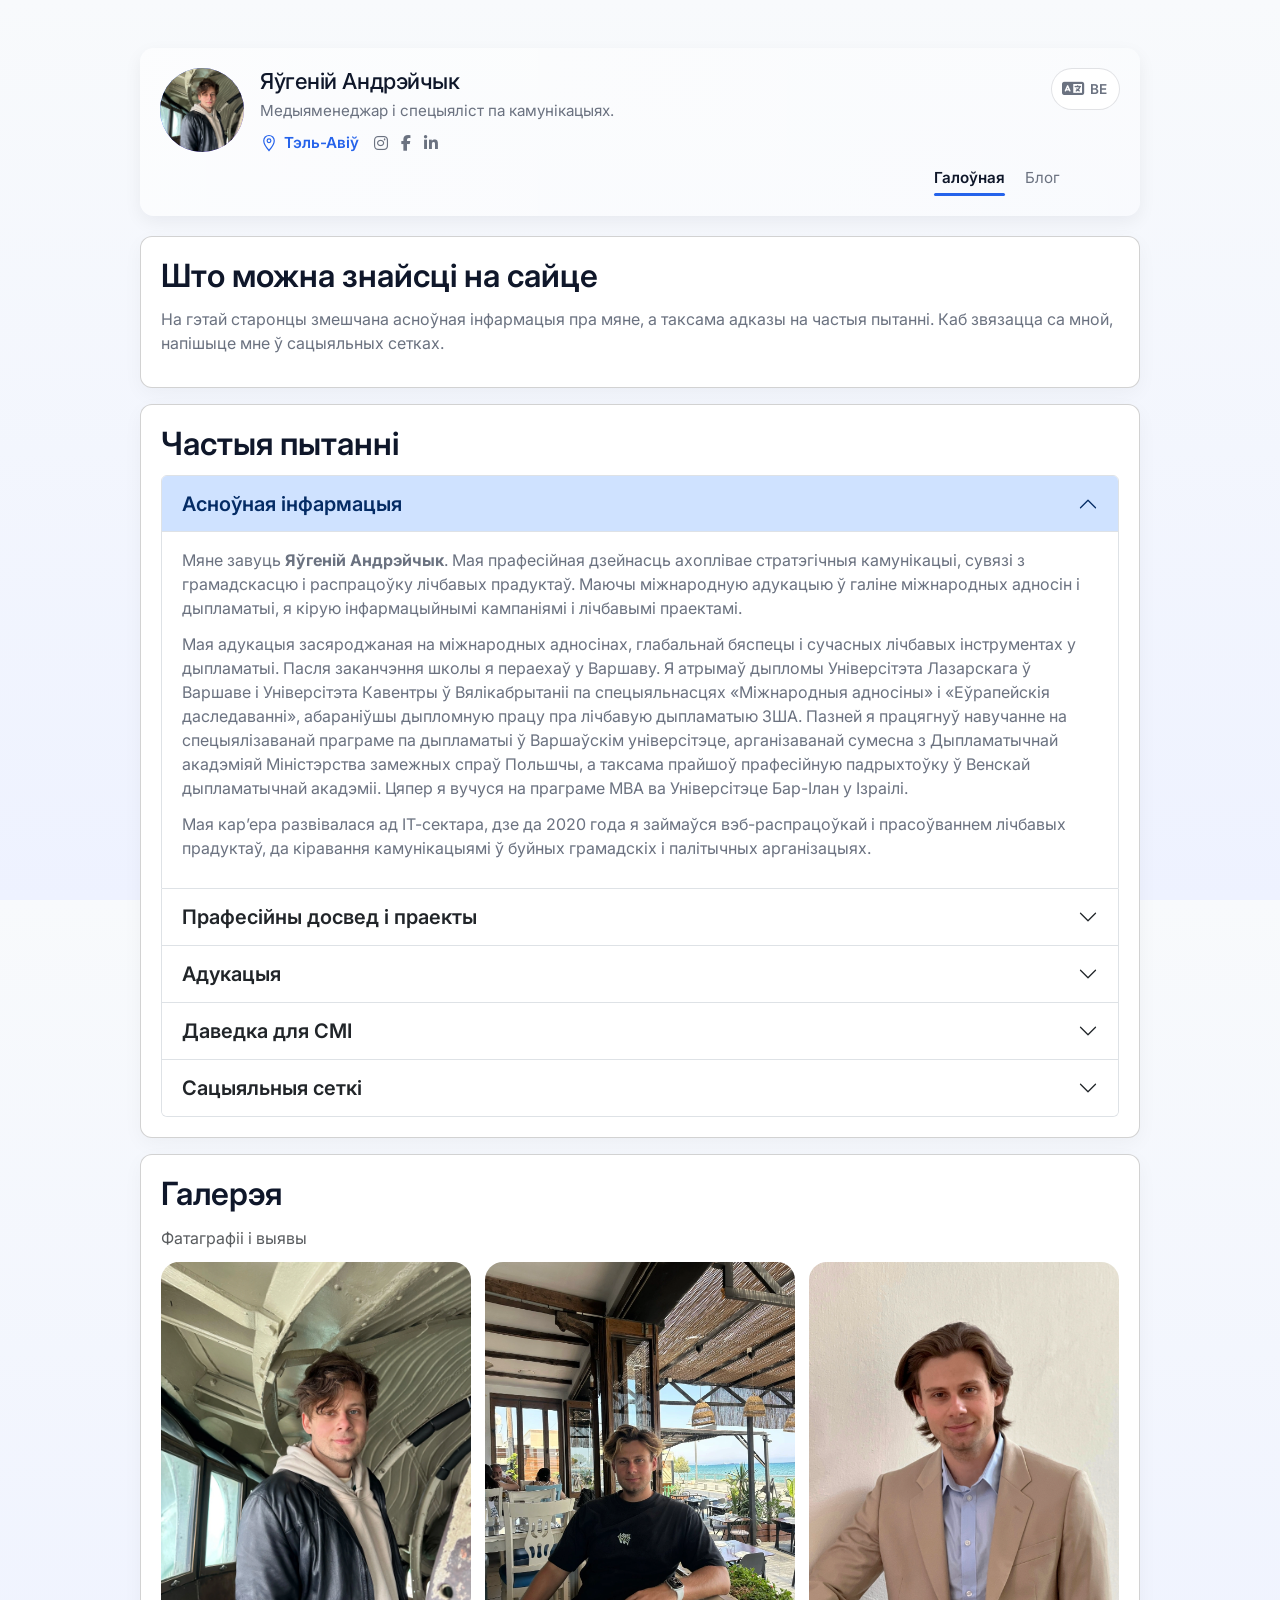
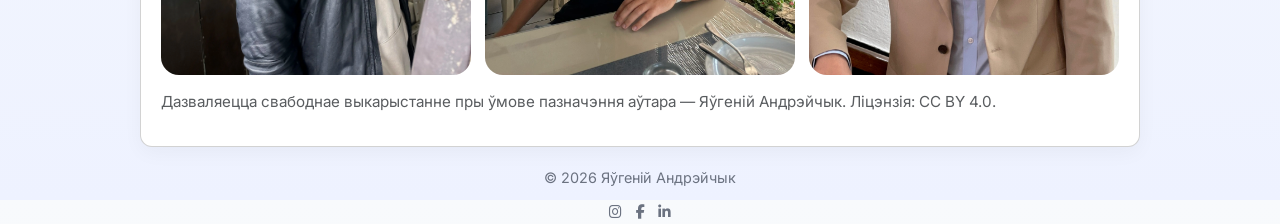
==== be/index.html @ 6e677345 "2021" ====
<!DOCTYPE html>

<html lang="be">
<head>
<meta charset="utf-8"/>
<meta content="width=device-width,initial-scale=1" name="viewport"/>
<title>Яўгеній Андрэйчык — афіцыйны сайт</title>
<meta content="Яўгеній Андрэйчык — медыяменеджар і спецыяліст па камунікацыях" name="description"/>
<meta content="index, follow" name="robots"/>
<meta content="Яўгеній Андрэйчык" name="author"/>
<meta content="Яўгеній Андрэйчык, Яўгеній Андрэйчык, Evgeny Andreichyk, медыяменеджар, спецыяліст па камунікацыях, лічбавая дыпламатыя, сувязі з грамадскасцю, PR" name="keywords"/>
<meta content="#2563eb" name="theme-color"/>
<link href="https://evyaand.com/be/" rel="canonical"/>
<link href="https://evyaand.com/" hreflang="ru" rel="alternate"/>
<link href="https://evyaand.com/en/" hreflang="en" rel="alternate"/>
<link href="https://evyaand.com/be/" hreflang="be" rel="alternate"/>
<link href="https://evyaand.com/" hreflang="x-default" rel="alternate"/>


<link href="../assets/icons/favicon.ico" rel="icon" sizes="any"/>
<link href="../assets/icons/favicon-48x48.png" rel="icon" sizes="48x48" type="image/png"/>
<link href="../assets/icons/favicon-32x32.png" rel="icon" sizes="32x32" type="image/png"/>
<link href="../assets/icons/favicon-16x16.png" rel="icon" sizes="16x16" type="image/png"/>
<link href="../assets/icons/apple-touch-icon.png" rel="apple-touch-icon" sizes="180x180"/>
<link href="../assets/icons/site.webmanifest" rel="manifest"/>

<meta content="profile" property="og:type">
<meta content="https://evyaand.com/be/" property="og:url"/>
<meta content="be_BY" property="og:locale"/>
<meta content="Яўгеній Андрэйчык" property="og:site_name"/>
<meta content="Яўгеній Андрэйчык — медыяменеджар і спецыяліст па камунікацыях" property="og:title"/>
<meta content="Яўгеній Андрэйчык — медыяменеджар і спецыяліст па камунікацыях" property="og:description"/>
<meta content="https://evyaand.com/images/Evgeny-Andreichyk.webp" property="og:image"/>
<meta content="summary_large_image" name="twitter:card"/>
<meta content="https://evyaand.com/be/" name="twitter:url"/>
<meta content="Яўгеній Андрэйчык — медыяменеджар і спецыяліст па камунікацыях" name="twitter:title"/>
<meta content="Яўгеній Андрэйчык — медыяменеджар і спецыяліст па камунікацыях" name="twitter:description"/>
<meta content="https://evyaand.com/images/Evgeny-Andreichyk.webp" name="twitter:image"/>
<script type="application/ld+json">{
  "@context": "https://schema.org",
  "@graph": [
    {
      "@type": "Person",
      "@id": "https://evyaand.com/#person",
      "name": "Яўгеній Андрэйчык",
      "alternateName": [
        "Яўген Андрэйчык",
        "Яўгеній Андрэйчык",
        "Evgeny Andreichyk",
        "Yauheni Andreichyk",
        "Yauhen Andreichyk",
        "Evgeni Andreichyk",
        "Евгений Андрейчик",
        "יבגני אנדרייצ'יק"
      ],
      "url": "https://evyaand.com/be/",
      "mainEntityOfPage": {
        "@id": "https://evyaand.com/be/#webpage"
      },
      "image": [
        "https://evyaand.com/images/Evgeny-Andreichyk.png",
        "https://evyaand.com/images/Evgeny-Andreichyk_2.png",
        "https://evyaand.com/images/Evgeny-Andreichyk_3.png",
        "https://evyaand.com/images/Evgeny-Andreichyk_4.png",
        "https://evyaand.com/images/Evgeny-Andreichyk_5.png"
      ],
      "jobTitle": "Віцэ-спікер Каардынацыйнай рады Беларусі",
      "description": "Медыяменеджар і спецыяліст у галіне стратэгічных камунікацый, сувязяў з грамадскасцю і лічбавай дыпламатыі. Віцэ-спікер Каардынацыйнай рады Беларусі.",
      "birthDate": "1999-03-22",
      "birthPlace": {
        "@type": "Place",
        "name": "Мінск, Беларусь"
      },
      "nationality": [
        {
          "@type": "Country",
          "name": "Беларусь"
        },
        {
          "@type": "Country",
          "name": "Ізраіль"
        }
      ],
      "address": {
        "@type": "PostalAddress",
        "addressLocality": "Тэль-Авіў",
        "addressCountry": "IL"
      },
      "knowsAbout": [
        "Камунікацыі",
        "Лічбавая дыпламатыя",
        "Медыяменеджмент",
        "Сувязі з грамадскасцю",
        "Стратэгічныя камунікацыі",
        "Міжнародныя адносіны",
        "Інфармацыйныя тэхналогіі",
        "Дзяржаўная палітыка",
        "Беларусь"
      ],
      "worksFor": {
        "@type": "Organization",
        "name": "Каардынацыйная рада Беларусі"
      },
      "memberOf": [
        {
          "@type": "OrganizationRole",
          "memberOf": {
            "@type": "Organization",
            "name": "Каардынацыйная рада Беларусі"
          },
          "roleName": "Віцэ-спікер Каардынацыйнай рады Беларусі",
          "startDate": "2026-07-03"
        },
        {
          "@type": "OrganizationRole",
          "memberOf": {
            "@type": "Organization",
            "name": "Аб'яднаны пераходны кабінет Беларусі"
          },
          "roleName": "Дарадца па інфармацыйнай палітыцы",
          "startDate": "2023",
          "endDate": "2024"
        },
        {
          "@type": "OrganizationRole",
          "memberOf": {
            "@type": "Organization",
            "name": "Нацыянальны дэмакратычны інстытут"
          },
          "roleName": "Дарадца па інфармацыйнай палітыцы",
          "startDate": "2023",
          "endDate": "2024"
        },
        {
          "@type": "OrganizationRole",
          "memberOf": {
            "@type": "Organization",
            "name": "Інстытут CEELI"
          },
          "roleName": "Стыпендыят",
          "startDate": "2022-04",
          "endDate": "2022-10"
        },
        {
          "@type": "OrganizationRole",
          "memberOf": {
            "@type": "Organization",
            "name": "Фонд салідарнасці BYSOL"
          },
          "roleName": "Кіраўнік камунікацый",
          "startDate": "2020",
          "endDate": "2023"
        },
        {
          "@type": "OrganizationRole",
          "memberOf": {
            "@type": "Organization",
            "name": "Voices from Belarus"
          },
          "roleName": "Галоўны рэдактар",
          "startDate": "2020",
          "endDate": "2022"
        },
        {
          "@type": "OrganizationRole",
          "memberOf": {
            "@type": "Organization",
            "name": "La Flame Studio"
          },
          "roleName": "Сузаснавальнік",
          "startDate": "2023",
          "endDate": "2023"
        }
      ],
      "affiliation": [
        {
          "@type": "CollegeOrUniversity",
          "name": "Bar-Ilan University",
          "description": "Магістр дзелавога адміністравання (MBA)"
        }
      ],
      "alumniOf": [
        {
          "@type": "CollegeOrUniversity",
          "name": "University of Warsaw",
          "description": "Дыпламатыя"
        },
        {
          "@type": "CollegeOrUniversity",
          "name": "Coventry University",
          "description": "Еўрапейскія даследаванні"
        },
        {
          "@type": "CollegeOrUniversity",
          "name": "Lazarski University",
          "description": "Міжнародныя адносіны"
        }
      ],
      "sameAs": [
        "https://www.linkedin.com/in/evyaand",
        "https://www.instagram.com/evyaand",
        "https://www.facebook.com/evgeni.andreichyk",
        "https://www.wikidata.org/wiki/Q134286120",
        "https://be.wikipedia.org/wiki/Яўген_Ігаравіч_Андрэйчык"
      ],
      "subjectOf": [
        {
          "@type": "NewsArticle",
          "url": "https://nashaniva.com/ru/399173",
          "headline": "Вторым вице-спикером Координационного совета избрали Евгения Андрейчика"
        },
        {
          "@type": "NewsArticle",
          "url": "https://racyja.com/by/palityka/druhim-vice-spikeram-kr-abrany-jauhen-andrejcyk/",
          "headline": "Другім віцэ-спікерам КР абраны Яўгеній Андрэйчык"
        },
        {
          "@type": "NewsArticle",
          "url": "https://belsat.eu/94175295/drugi-vice-spiker-kr",
          "headline": "Абраны другі віцэ-спікер Каардынацыйнай рады IV склікання"
        },
        {
          "@type": "NewsArticle",
          "url": "https://reform.news/en/yauhen-andreichyk-elected-second-vice-speaker-of-the-coordination-council",
          "headline": "Yauhen Andreichyk Elected Second Vice Speaker of the Coordination Council"
        },
        {
          "@type": "NewsArticle",
          "url": "https://nashaniva.com/en/399173",
          "headline": "Yauhen Andreichyk Elected Second Vice-Speaker of the Coordination Council"
        },
        {
          "@type": "NewsArticle",
          "url": "https://racyja.com/by/hramadstva/vazna-kab-palityki-stavili-perad-saboj-adekvatnyja-mety/",
          "headline": "Важна, каб палітыкі ставілі перад сабой адэкватныя мэты"
        },
        {
          "@type": "NewsArticle",
          "url": "https://myfin.by/article/zhizn/zapisatsa-na-podacu-dokumentov-v-vizovyj-centr-teper-mozno-bez-posrednikov",
          "headline": "Как сделать польскую визу без посредников"
        },
        {
          "@type": "NewsArticle",
          "url": "https://www.cbc.ca/radio/thecurrent/the-current-for-nov-10-2021-1.6243906/wednesday-november-10-2021-full-transcript-1.6245017",
          "headline": "Thousands of migrants stuck in the middle of Poland-Belarus border crisis"
        },
        {
          "@type": "NewsArticle",
          "url": "https://www.polskieradio.pl/396/7816/artykul/3517403,%D0%B0%D0%B1%D1%8F%D0%B4%D0%B0%D0%BD%D1%8B-%D0%BF%D0%B5%D1%80%D0%B0%D1%85%D0%BE%D0%B4%D0%BD%D1%8B-%D0%BA%D0%B0%D0%B1%D1%96%D0%BD%D0%B5%D1%82-%D0%B1%D0%B5%D0%BB%D0%B0%D1%80%D1%83%D1%81%D1%96-%D1%85%D0%BE%D1%87%D1%83%D1%86%D1%8C-%D0%BF%D1%80%D1%8B%D0%B7%D0%BD%D0%B0%D1%86%D1%8C-%C2%AB%D1%82%D1%8D%D1%80%D0%B0%D1%80%D1%8B%D1%81%D1%82%D1%8B%D1%87%D0%BD%D0%B0%D0%B9-%D0%B0%D1%80%D0%B3%D0%B0%D0%BD%D1%96%D0%B7%D0%B0%D1%86%D1%8B%D1%8F%D0%B9%C2%BB",
          "headline": "Аб'яднаны пераходны кабінет Беларусі хочуць прызнаць «тэрарыстычнай арганізацыяй»"
        },
        {
          "@type": "NewsArticle",
          "url": "https://reform.news/mural-posvjashhennyj-pochobutu-beljackomu-i-rabkovoj-pojavitsja-v-polshe",
          "headline": "Мурал, посвященный Почобуту, Беляцкому и Рабковой, появится в Польше"
        },
        {
          "@type": "NewsArticle",
          "url": "https://www.tagesspiegel.de/plus/machtprobe-an-der-eu-aussengrenze-expertin-warnt-vor-nato-bundnisfall-im-konflikt-mit-belarus-306319.html",
          "headline": "Er möchte, dass EU-Vertreter ihn um Hilfe bitten: Was hat Lukaschenko an der Grenze vor?"
        },
        {
          "@type": "NewsArticle",
          "url": "https://www.elcorreo.com/internacional/europa/bielorrusia-vota-sin-oposicion-llama-boicotear-elecciones-20240224204748-ntrc.html",
          "headline": "Bielorrusia acude a votar sin rastro de la oposición, que llama a boicotear las elecciones"
        },
        {
          "@type": "NewsArticle",
          "url": "https://ru.belsat.eu/80952347/kgb-trebuet-vykup-za-pozhertvovaniya-fondam-solidarnosti-sprosili-bysol-kak-mogut-vychislit-i-chto-delat",
          "headline": "КГБ требует выкуп за пожертвования фондам солидарности? Спросили BYSOL, как могут вычислить и что делать"
        },
        {
          "@type": "NewsArticle",
          "url": "https://ex-press.live/rubrics/tutak/2023/12/29/voploshhajte-svoi-idei-v-realnost-vy-dostojny-etogo-kak-belarusy-otkryli-studiyu-rastyazhki-i-jogi-v-centre-varshavy",
          "headline": "«Воплощайте свои идеи в реальность! Вы достойны этого». Как беларусы открыли студию растяжки и йоги в центре Варшавы"
        }
      ]
    },
    {
      "@type": "ProfilePage",
      "@id": "https://evyaand.com/be/#webpage",
      "url": "https://evyaand.com/be/",
      "name": "Яўгеній Андрэйчык — медыяменеджар і спецыяліст па камунікацыях",
      "description": "Яўгеній Андрэйчык — медыяменеджар і спецыяліст у галіне камунікацый, міжнародных адносін і лічбавай дыпламатыі.",
      "inLanguage": "be",
      "isPartOf": {
        "@id": "https://evyaand.com/#website"
      },
      "mainEntity": {
        "@id": "https://evyaand.com/#person"
      }
    },
    {
      "@type": "WebSite",
      "@id": "https://evyaand.com/#website",
      "url": "https://evyaand.com/",
      "name": "Яўгеній Андрэйчык — афіцыйны сайт",
      "description": "Афіцыйны сайт Яўгенія Андрэйчыка — медыяменеджара і спецыяліста ў галіне камунікацый, міжнародных адносін і лічбавай дыпламатыі.",
      "inLanguage": ["ru", "en", "be"],
      "publisher": {
        "@id": "https://evyaand.com/#person"
      }
    }
  ]
}</script>
<link href="https://fonts.googleapis.com" rel="preconnect">
<link crossorigin="" href="https://fonts.gstatic.com" rel="preconnect">
<link as="style" href="https://fonts.googleapis.com/css2?family=Inter:wght@300;400;600;700&amp;display=swap" onload="this.rel='stylesheet'" rel="preload">
<noscript><link href="https://fonts.googleapis.com/css2?family=Inter:wght@300;400;600;700&amp;display=swap" rel="stylesheet"/></noscript>
<link crossorigin="" href="https://cdn.jsdelivr.net" rel="preconnect">
<link crossorigin="" href="https://cdnjs.cloudflare.com" rel="preconnect">
<link as="style" href="https://cdn.jsdelivr.net/npm/bootstrap@5.3.2/dist/css/bootstrap.min.css" onload="this.rel='stylesheet'" rel="preload"/>
<noscript><link href="https://cdn.jsdelivr.net/npm/bootstrap@5.3.2/dist/css/bootstrap.min.css" rel="stylesheet"/></noscript>
<link as="style" href="https://cdnjs.cloudflare.com/ajax/libs/font-awesome/6.4.0/css/all.min.css" onload="this.rel='stylesheet'" rel="preload"/>
<noscript><link href="https://cdnjs.cloudflare.com/ajax/libs/font-awesome/6.4.0/css/all.min.css" rel="stylesheet"/></noscript>
<style>
        :root{
            --bg:#f7fafc;
            --card:#ffffff;
            --muted:#6b7280;
            --text:#0f172a;
            --accent:#2563eb;
            --glass: rgba(255,255,255,0.6);
            --radius:14px;
        }
        *{box-sizing:border-box}
        html,body{height:100%}
        body{
            margin:0;
            font-family:Inter,system-ui,-apple-system,Segoe UI,Roboto,"Helvetica Neue",Arial;
            background:linear-gradient(180deg,#f8fafc 0%, #eef2ff 100%);
            color:var(--text);
            -webkit-font-smoothing:antialiased;
            -moz-osx-font-smoothing:grayscale;
            line-height:1.5;
            padding:3rem 1rem;
        }
        .wrap{max-width:1000px;margin:0 auto}

        header{
            position:relative;
            overflow:visible;
            display:flex;justify-content:space-between;align-items:flex-start;gap:1rem;padding:1.25rem 5rem 1.25rem 1.25rem;border-radius:var(--radius);background:linear-gradient(90deg, rgba(255,255,255,0.6), rgba(255,255,255,0.35));box-shadow:0 6px 18px rgba(16,24,40,0.06);
        }
        .avatar{width:84px;height:84px;border-radius:50%;background:linear-gradient(135deg,var(--accent),#7c3aed);display:flex;align-items:center;justify-content:center;color:white;font-weight:700;font-size:24px;flex:0 0 auto;min-width:84px;min-height:84px}
        .avatar img{width:100%;height:100%;border-radius:50%;object-fit:cover;display:block}
        .intro{flex:1;min-width:0;display:flex;flex-direction:column}
        .lang-switch{position:absolute;top:1.25rem;right:1.25rem;display:flex;align-items:center;justify-content:flex-end;min-width:48px;z-index:20}
        .lang-switch button{display:flex;align-items:center;justify-content:center;background:rgba(255,255,255,0.95);border:1px solid rgba(15,23,42,0.12);border-radius:999px;color:var(--muted);font-size:0.85rem;font-weight:600;padding:10px 12px;cursor:pointer;transition:all .2s ease;gap:0.5rem}
        .lang-switch button:hover{border-color:rgba(37,99,235,0.24);color:var(--accent)}
        .lang-switch .globe-icon{width:18px;height:18px;display:inline-flex;align-items:center;justify-content:center}
        .lang-switch .globe-icon i{font-size:18px;line-height:1;display:inline-block}
        .lang-switch .dropdown-menu{position:absolute;top:100%;right:0;margin-top:0.45rem;min-width:120px;background:white;border:1px solid rgba(15,23,42,0.12);border-radius:14px;box-shadow:0 14px 40px rgba(15,23,42,0.12);padding:0.5rem 0;display:none;z-index:1000}
        .lang-switch .dropdown-menu.show{display:block}
        .lang-switch .dropdown-item{display:block;width:100%;padding:8px 16px;color:var(--text);text-align:left;text-decoration:none;font-size:0.95rem;transition:background .2s ease}
        .lang-switch .dropdown-item:hover{background:rgba(37,99,235,0.08);color:var(--accent)}
        h1{margin:0;font-size:1.375rem;letter-spacing:-0.02em}
        .role{color:var(--muted);font-size:0.95rem;margin-top:6px}
        .location{color:var(--accent);font-size:0.95rem;font-weight:600;display:inline-flex;align-items:center;gap:0.4rem}
        .location-icon{display:inline-flex;align-items:center;justify-content:center;width:18px;height:18px;flex-shrink:0}
        .location-icon svg{width:100%;height:100%;display:block;stroke:currentColor;fill:none;stroke-width:1.6}
        .meta-row{display:flex;align-items:center;gap:0.6rem;margin-top:0.5rem}
        .social-inline{display:inline-flex;align-items:center;gap:0.06rem}
        .social-inline .social-link{display:inline-flex;align-items:center;justify-content:center;width:24px;height:24px;border-radius:6px;color:var(--muted);text-decoration:none;transition:all .12s ease;padding:0}
        .social-inline .social-link .fa-brands{font-size:12px}
        .social-inline .social-link:hover{color:var(--accent);background:rgba(37,99,235,0.06)}

        nav.profile-links{margin-top:0.75rem;display:flex;justify-content:flex-end;gap:1.25rem;width:100%}
        .nav-link{font-size:0.95rem;color:var(--muted);text-decoration:none;padding:0 0 0.35rem 0;position:relative;transition:color .2s ease}
        .nav-link.active{color:var(--text);font-weight:600}
        .nav-link.active::after{content:'';position:absolute;left:0;bottom:0;height:3px;width:100%;border-radius:999px;background:var(--accent)}
        .nav-link:hover{color:var(--accent)}

        main{margin-top:1.25rem;display:block;gap:1.25rem}

        .card{background:var(--card);padding:1.25rem;border-radius:12px;box-shadow:0 6px 20px rgba(2,6,23,0.04);margin-bottom:1rem}
        .section-title{font-weight:600;margin:0 0 0.75rem 0;color:var(--text)}
        p{margin:0 0 0.75rem 0;color:var(--muted)}

        .contact-card{margin-top:0.5rem}
        .contact-btn{display:inline-block;padding:10px 16px;background:var(--accent);color:white;border-radius:10px;text-decoration:none;font-weight:600}
        .edu-list{margin:0;padding-left:1.1rem;color:var(--muted)}
        .edu-entry{margin-bottom:1rem;padding-left:0;border-left:4px solid rgba(124,58,237,0.06);padding-left:0}
        .edu-entry h3{margin:0 0 0.25rem 0;color:#7c3aed;font-size:1.05rem}

        footer{margin-top:1.25rem;text-align:center;color:var(--muted);font-size:0.9rem}

        /* Media Reference Guide styles */
        .media-ref{color:var(--muted);font-size:0.95rem}
        .media-ref .label{font-weight:700;color:var(--text);display:block;margin-bottom:0.35rem}
        .media-ref ul{margin:0 0 0.75rem 1.1rem;padding:0}
        .media-ref li{margin-bottom:0.35rem}
        .photo-grid{display:grid;grid-template-columns:repeat(3,minmax(0,1fr));gap:0.9rem}
        .photo-card{position:relative;overflow:hidden;border-radius:18px;cursor:pointer;transition:transform .25s ease,box-shadow .25s ease}
        .photo-card:hover{transform:translateY(-3px);box-shadow:0 18px 30px rgba(15,23,42,0.12)}
        .photo-card img{width:100%;height:100%;object-fit:cover;display:block}
        .photo-card::after{content:'Адкрыць';position:absolute;left:50%;top:50%;transform:translate(-50%,-50%);background:rgba(15,23,42,0.72);color:#fff;padding:0.55rem 0.95rem;border-radius:999px;opacity:0;transition:opacity .2s ease}
        .photo-card:hover::after{opacity:1}
        .photo-grid .photo-card{min-height:190px}
        .photo-caption{margin-top:0.75rem;font-size:0.95rem;color:var(--muted)}
        .social-list{list-style:none;margin:0;padding:0}
        .social-list li{margin-bottom:0.6rem}
        .social-list a{color:var(--accent);font-weight:600;text-decoration:none}
        .social-list a:hover{text-decoration:underline}


        @media (max-width:880px){
            body{padding:2rem 1rem}
            header{flex-direction:column;align-items:flex-start;gap:1rem;padding:1.25rem 1.25rem 1.25rem 1.25rem}
            main{grid-template-columns:1fr}
            .avatar{width:64px;height:64px;font-size:20px;flex:0 0 auto;min-width:64px;min-height:64px}
            .intro{width:100%}
            .lang-switch{position:absolute;top:1.25rem;right:1.25rem}
            nav{flex-wrap:wrap;gap:0.4rem}
            .nav-link{font-size:0.85rem;padding:8px 11px}
        }
    </style>
</link></link></link></link></link></meta></head>
<body itemscope="" itemtype="https://schema.org/Person">
<div class="wrap">
<header>
<div class="avatar"><img alt="Яўгеній Андрэйчык" height="84" loading="lazy" src="../images/Evgeny-Andreichyk.webp" width="84"/></div>
<div class="intro">
<h1 itemprop="name">Яўгеній Андрэйчык</h1>
<div class="role" itemprop="jobTitle">Медыяменеджар і спецыяліст па камунікацыях.</div>
<div class="meta-row">
<div class="location" itemprop="address" itemscope="" itemtype="https://schema.org/PostalAddress"><span aria-hidden="true" class="location-icon"><svg viewbox="0 0 24 24" xmlns="http://www.w3.org/2000/svg"><path d="M12 2C8.1 2 5 5.1 5 9c0 5.2 7 13 7 13s7-7.8 7-13c0-3.9-3.1-7-7-7z"></path><circle cx="12" cy="9" r="2.5"></circle></svg></span><span itemprop="addressLocality">Тэль-Авіў</span><meta content="IL" itemprop="addressCountry"/></div>
<div aria-hidden="false" class="social-inline">
<a aria-label="Instagram" class="social-link" href="https://instagram.com/evyaand" rel="noopener" target="_blank"><i aria-hidden="true" class="fab fa-instagram"></i></a>
<a aria-label="Facebook" class="social-link" href="https://facebook.com/evgeni.andreichyk" rel="noopener" target="_blank"><i aria-hidden="true" class="fab fa-facebook-f"></i></a>
<a aria-label="LinkedIn" class="social-link" href="https://linkedin.com/in/evyaand" rel="noopener" target="_blank"><i aria-hidden="true" class="fab fa-linkedin-in"></i></a>
</div>
</div>
<nav class="profile-links">
<a class="nav-link active" href="https://evyaand.com/be/">Галоўная</a>
<a class="nav-link" href="https://evyaand.com/be/">Блог</a>
</nav>
</div>
<div class="lang-switch">
<button aria-expanded="false" aria-haspopup="true" class="lang-btn" type="button">
<span aria-hidden="true" class="globe-icon"><i aria-hidden="true" class="fa-solid fa-language"></i></span>
                    BE
                </button>
<div class="dropdown-menu" role="menu"><a class="dropdown-item" href="https://evyaand.com/" role="menuitem">RU</a><a class="dropdown-item" href="https://evyaand.com/en/" role="menuitem">EN</a><a class="dropdown-item active" href="https://evyaand.com/be/" role="menuitem">BE</a></div>
</div>
</header>
<main>
<section class="card" id="about">
<h2 class="section-title">Што можна знайсці на сайце</h2>
<p>На гэтай старонцы змешчана асноўная інфармацыя пра мяне, а таксама адказы на частыя пытанні. Каб звязацца са мной, напішыце мне ў сацыяльных сетках.</p>
</section>
<section class="card" id="faq">
<h2 class="section-title">Частыя пытанні</h2>
<div class="accordion" id="accordionFAQ">

<div class="accordion-item">
<h2 class="accordion-header" id="faq-heading-1">
<button aria-controls="faq-collapse-1" aria-expanded="true" class="accordion-button fs-5 py-3 fw-semibold" data-bs-target="#faq-collapse-1" data-bs-toggle="collapse" type="button">Асноўная інфармацыя</button>
</h2>
<div aria-labelledby="faq-heading-1" class="accordion-collapse collapse show" id="faq-collapse-1">
<div class="accordion-body text-muted">
<p>Мяне завуць <strong>Яўгеній Андрэйчык</strong>. Мая прафесійная дзейнасць ахоплівае стратэгічныя камунікацыі, сувязі з грамадскасцю і распрацоўку лічбавых прадуктаў. Маючы міжнародную адукацыю ў галіне міжнародных адносін і дыпламатыі, я кірую інфармацыйнымі кампаніямі і лічбавымі праектамі.</p>
<p>Мая адукацыя засяроджаная на міжнародных адносінах, глабальнай бяспецы і сучасных лічбавых інструментах у дыпламатыі. Пасля заканчэння школы я пераехаў у Варшаву. Я атрымаў дыпломы Універсітэта Лазарскага ў Варшаве і Універсітэта Кавентры ў Вялікабрытаніі па спецыяльнасцях «Міжнародныя адносіны» і «Еўрапейскія даследаванні», абараніўшы дыпломную працу пра лічбавую дыпламатыю ЗША. Пазней я працягнуў навучанне на спецыялізаванай праграме па дыпламатыі ў Варшаўскім універсітэце, арганізаванай сумесна з Дыпламатычнай акадэміяй Міністэрства замежных спраў Польшчы, а таксама прайшоў прафесійную падрыхтоўку ў Венскай дыпламатычнай акадэміі. Цяпер я вучуся на праграме MBA ва Універсітэце Бар-Ілан у Ізраілі.</p>
<p>Мая кар’ера развівалася ад ІТ-сектара, дзе да 2020 года я займаўся вэб-распрацоўкай і прасоўваннем лічбавых прадуктаў, да кіравання камунікацыямі ў буйных грамадскіх і палітычных арганізацыях.</p>
</div>
</div>




</div><div class="accordion-item">
<h2 class="accordion-header" id="faq-heading-2">
<button aria-controls="faq-collapse-2" aria-expanded="false" class="accordion-button fs-5 py-3 fw-semibold collapsed" data-bs-target="#faq-collapse-2" data-bs-toggle="collapse" type="button">Прафесійны досвед і праекты</button>
</h2>
<div aria-labelledby="faq-heading-2" class="accordion-collapse collapse" id="faq-collapse-2">
<div class="accordion-body media-ref">
<ul>
<li><strong>Сузаснавальнік, La Flame Studio</strong> — 2023</li>
<li><strong>Дарадца па інфармацыйнай палітыцы, Аб’яднаны пераходны кабінет Беларусі / Нацыянальны дэмакратычны інстытут (NDI)</strong> — 2023–2024</li>
<li><strong>Стыпендыят Інстытута CEELI</strong> — красавік 2022 — кастрычнік 2022</li>
<li><strong>Кіраўнік камунікацый, Фонд салідарнасці BYSOL</strong> — 2020–2023</li>
<li><strong>Галоўны рэдактар, Voices from Belarus</strong> — 2020–2022</li>
</ul>
</div>
</div>
</div><div class="accordion-item">
<h2 class="accordion-header" id="faq-heading-3">
<button aria-controls="faq-collapse-3" aria-expanded="false" class="accordion-button fs-5 py-3 fw-semibold collapsed" data-bs-target="#faq-collapse-3" data-bs-toggle="collapse" type="button">Адукацыя</button>
</h2>
<div aria-labelledby="faq-heading-3" class="accordion-collapse collapse" id="faq-collapse-3">
<div class="accordion-body media-ref">
<ul>
<li><strong>Магістр дзелавога адміністравання (MBA)</strong> — Універсітэт Бар-Ілан, Ізраіль</li>
<li><strong>Дыпламатыя</strong> — Варшаўскі ўніверсітэт, Варшава, Польшча — 2021</li>
<li><strong>Еўрапейскія даследаванні</strong> — Універсітэт Кавентры, Кавентры, Вялікабрытанія — 2019</li>
<li><strong>Міжнародныя адносіны</strong> — Універсітэт Лазарскага, Варшава, Польшча — 2019</li>
<li><strong>Школа</strong> — Гімназія № 7, Мінск, Беларусь — 2016</li>
</ul>
</div>
</div>
</div><div class="accordion-item">
<h2 class="accordion-header" id="faq-heading-4">
<button aria-controls="faq-collapse-4" aria-expanded="false" class="accordion-button fs-5 py-3 fw-semibold collapsed" data-bs-target="#faq-collapse-4" data-bs-toggle="collapse" type="button">Даведка для СМІ</button>
</h2>
<div aria-labelledby="faq-heading-4" class="accordion-collapse collapse" id="faq-collapse-4">
<div class="accordion-body media-ref">
<span class="label">Напісанне імя і транслітарацыя:</span>
<ul>
<li><strong>Па-англійску: </strong>Evgeny Andreichyk</li>
<li><strong>Па-англійску: </strong>Yauheni Andreichyk</li>
<li><strong>Па-руску: </strong>Евгений Андрейчик</li>
<li><strong>Па-беларуску: </strong>Яўгеній Андрэйчык</li>
<li><strong>На іўрыце: </strong>יבגני אנדרייצ'יק</li>
</ul>
<span class="label">Грамадзянства:</span>
<ul>
<li><strong>Грамадзянства:</strong> Беларусь і Ізраіль</li>
</ul>
</div>
</div>
</div><div class="accordion-item">
<h2 class="accordion-header" id="faq-heading-5">
<button aria-controls="faq-collapse-5" aria-expanded="false" class="accordion-button fs-5 py-3 fw-semibold collapsed" data-bs-target="#faq-collapse-5" data-bs-toggle="collapse" type="button">Сацыяльныя сеткі</button>
</h2>
<div aria-labelledby="faq-heading-5" class="accordion-collapse collapse" id="faq-collapse-5">
<div class="accordion-body media-ref">
<ul class="social-list">
<li><a href="https://instagram.com/evyaand" rel="noopener" target="_blank">Instagram</a></li>
<li><a href="https://facebook.com/evgeni.andreichyk" rel="noopener" target="_blank">Facebook</a></li>
<li><a href="https://linkedin.com/in/evyaand" rel="noopener" target="_blank">LinkedIn</a></li>
</ul>
</div>
</div>
</div></div></section>
<section class="card" id="education-details">
<h2 class="section-title">Галерэя</h2>
<p class="text-muted">Фатаграфіі і выявы</p>
<div class="photo-grid">
<div class="photo-card" data-bs-target="#photoModal" data-bs-toggle="modal" data-photo-src="../images/Evgeny-Andreichyk.webp" data-photo-title="Яўгеній Андрэйчык падчас візіту ў Злучаныя Штаты">
<img alt="Яўгеній Андрэйчык падчас візіту ў Злучаныя Штаты" decoding="async" height="800" loading="lazy" src="../images/Evgeny-Andreichyk.webp" width="1200"/>
</div>
<div class="photo-card" data-bs-target="#photoModal" data-bs-toggle="modal" data-photo-src="../images/Evgeny-Andreichyk_2.webp" data-photo-title="Яўгеній Андрэйчык падчас візіту на Кіпр">
<img alt="Яўгеній Андрэйчык падчас візіту на Кіпр" decoding="async" height="800" loading="lazy" src="../images/Evgeny-Andreichyk_2.webp" width="1200"/>
</div>
<div class="photo-card" data-bs-target="#photoModal" data-bs-toggle="modal" data-photo-src="../images/Evgeny-Andreichyk_4.webp" data-photo-title="Афіцыйны партрэт Яўгенія Андрэйчыка">
<img alt="Афіцыйны партрэт Яўгенія Андрэйчыка" decoding="async" height="800" loading="lazy" src="../images/Evgeny-Andreichyk_4.webp" width="1200"/>
</div>
</div>
<p class="text-muted mt-3" style="font-size:0.95rem;">Дазваляецца свабоднае выкарыстанне пры ўмове пазначэння аўтара — Яўгеній Андрэйчык. Ліцэнзія: CC BY 4.0.</p>
</section>
<div aria-hidden="true" aria-labelledby="photoModalLabel" class="modal fade" id="photoModal" tabindex="-1">
<div class="modal-dialog modal-dialog-centered modal-xl">
<div class="modal-content bg-transparent border-0 shadow-none">
<button aria-label="Закрыць" class="btn-close btn-close-white position-absolute top-3 end-3 me-3 mt-3" data-bs-dismiss="modal" type="button"></button>
<div class="modal-body p-0">
<img alt="" class="w-100 rounded-4 shadow-lg" id="photoModalImage" src=""/>
<p class="mt-3 text-white fs-5" id="photoModalTitle"></p>
</div>
</div>
</div>
</div>
</main>
<footer>
<p class="copyright">© 2026 Яўгеній Андрэйчык</p>
<div aria-hidden="false" class="social-inline">
<a aria-label="Instagram" class="social-link" href="https://instagram.com/evyaand" rel="noopener" target="_blank"><i aria-hidden="true" class="fab fa-instagram"></i></a>
<a aria-label="Facebook" class="social-link" href="https://facebook.com/evgeni.andreichyk" rel="noopener" target="_blank"><i aria-hidden="true" class="fab fa-facebook-f"></i></a>
<a aria-label="LinkedIn" class="social-link" href="https://linkedin.com/in/evyaand" rel="noopener" target="_blank"><i aria-hidden="true" class="fab fa-linkedin-in"></i></a>
</div>
</footer>
</div>
<script defer="" src="https://cdn.jsdelivr.net/npm/bootstrap@5.3.2/dist/js/bootstrap.bundle.min.js"></script>
<script>
        document.querySelectorAll('.photo-card').forEach(card => {
            card.addEventListener('click', () => {
                const src = card.getAttribute('data-photo-src');
                const title = card.getAttribute('data-photo-title');
                const modalImage = document.getElementById('photoModalImage');
                const modalTitle = document.getElementById('photoModalTitle');
                modalImage.src = src;
                modalImage.alt = title;
                modalTitle.textContent = title;
            });
        });

        const langBtn = document.querySelector('.lang-switch .lang-btn');
        const langMenu = document.querySelector('.lang-switch .dropdown-menu');

        if (langBtn && langMenu) {
            langBtn.addEventListener('click', (event) => {
                event.preventDefault();
                langMenu.classList.toggle('show');
            });

            document.addEventListener('click', (event) => {
                if (!event.target.closest('.lang-switch')) {
                    langMenu.classList.remove('show');
                }
            });

            langMenu.querySelectorAll('.dropdown-item').forEach(item => {
                item.addEventListener('click', () => {
                    langMenu.classList.remove('show');
                });
            });
        }
    </script>
</body>
</html>
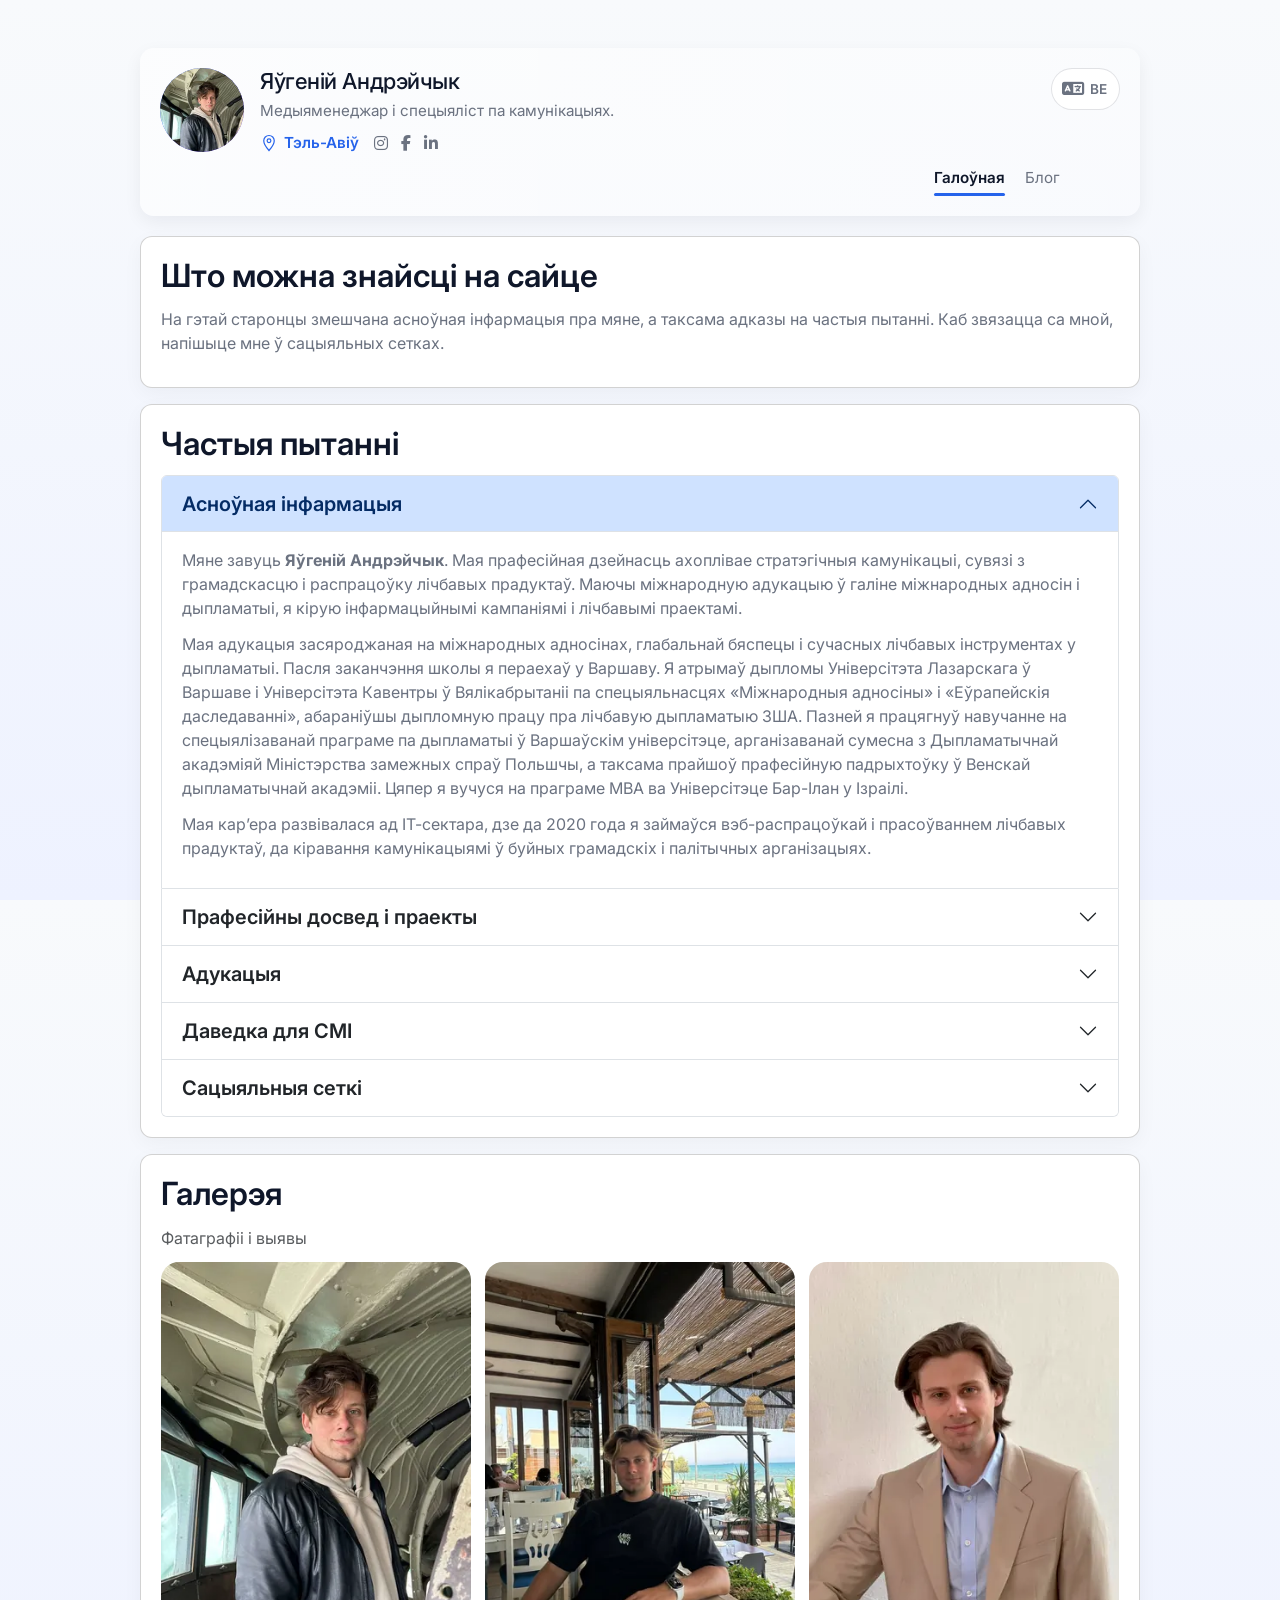
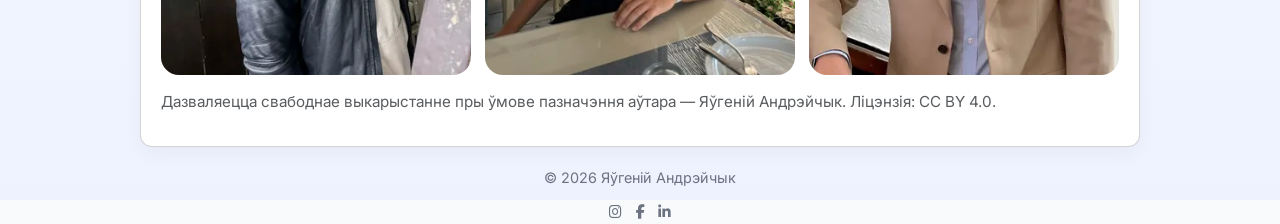
==== commit 76e874d3: "opt" ====
--- a/be/index.html
+++ b/be/index.html
@@ -10,6 +10,7 @@
 <meta content="Яўгеній Андрэйчык" name="author"/>
 <meta content="Яўгеній Андрэйчык, Яўгеній Андрэйчык, Evgeny Andreichyk, медыяменеджар, спецыяліст па камунікацыях, лічбавая дыпламатыя, сувязі з грамадскасцю, PR" name="keywords"/>
 <meta content="#2563eb" name="theme-color"/>
+<link as="image" fetchpriority="high" href="../images/Evgeny-Andreichyk-avatar-168.webp" imagesizes="(max-width: 880px) 64px, 84px" imagesrcset="../images/Evgeny-Andreichyk-avatar-168.webp 168w, ../images/Evgeny-Andreichyk-avatar-336.webp 336w" rel="preload" type="image/webp"/>
 <link href="https://evyaand.com/be/" rel="canonical"/>
 <link href="https://evyaand.com/" hreflang="ru" rel="alternate"/>
 <link href="https://evyaand.com/en/" hreflang="en" rel="alternate"/>
@@ -201,7 +202,7 @@
         "https://www.instagram.com/evyaand",
         "https://www.facebook.com/evgeni.andreichyk",
         "https://www.wikidata.org/wiki/Q134286120",
-        "https://be.wikipedia.org/wiki/Яўген_Ігаравіч_Андрэйчык"
+        "https://be.wikipedia.org/wiki/%D0%AF%D1%9E%D0%B3%D0%B5%D0%BD_%D0%86%D0%B3%D0%B0%D1%80%D0%B0%D0%B2%D1%96%D1%87_%D0%90%D0%BD%D0%B4%D1%80%D1%8D%D0%B9%D1%87%D1%8B%D0%BA"
       ],
       "subjectOf": [
         {
@@ -419,7 +420,7 @@
 <body itemscope="" itemtype="https://schema.org/Person">
 <div class="wrap">
 <header>
-<div class="avatar"><img alt="Яўгеній Андрэйчык" height="84" loading="lazy" src="../images/Evgeny-Andreichyk.webp" width="84"/></div>
+<div class="avatar"><img alt="Яўгеній Андрэйчык" decoding="async" fetchpriority="high" height="84" loading="eager" sizes="(max-width: 880px) 64px, 84px" src="../images/Evgeny-Andreichyk-avatar-168.webp" srcset="../images/Evgeny-Andreichyk-avatar-168.webp 168w, ../images/Evgeny-Andreichyk-avatar-336.webp 336w" width="84"/></div>
 <div class="intro">
 <h1 itemprop="name">Яўгеній Андрэйчык</h1>
 <div class="role" itemprop="jobTitle">Медыяменеджар і спецыяліст па камунікацыях.</div>
@@ -537,13 +538,13 @@
 <p class="text-muted">Фатаграфіі і выявы</p>
 <div class="photo-grid">
 <div class="photo-card" data-bs-target="#photoModal" data-bs-toggle="modal" data-photo-src="../images/Evgeny-Andreichyk.webp" data-photo-title="Яўгеній Андрэйчык падчас візіту ў Злучаныя Штаты">
-<img alt="Яўгеній Андрэйчык падчас візіту ў Злучаныя Штаты" decoding="async" height="800" loading="lazy" src="../images/Evgeny-Andreichyk.webp" width="1200"/>
+<img alt="Яўгеній Андрэйчык падчас візіту ў Злучаныя Штаты" decoding="async" fetchpriority="low" height="480" loading="lazy" sizes="(max-width: 880px) 30vw, 310px" src="../images/Evgeny-Andreichyk-thumb-360.webp" srcset="../images/Evgeny-Andreichyk-thumb-360.webp 360w, ../images/Evgeny-Andreichyk-thumb-720.webp 720w, ../images/Evgeny-Andreichyk-thumb-1080.webp 1080w, ../images/Evgeny-Andreichyk.webp 3000w" width="360"/>
 </div>
 <div class="photo-card" data-bs-target="#photoModal" data-bs-toggle="modal" data-photo-src="../images/Evgeny-Andreichyk_2.webp" data-photo-title="Яўгеній Андрэйчык падчас візіту на Кіпр">
-<img alt="Яўгеній Андрэйчык падчас візіту на Кіпр" decoding="async" height="800" loading="lazy" src="../images/Evgeny-Andreichyk_2.webp" width="1200"/>
+<img alt="Яўгеній Андрэйчык падчас візіту на Кіпр" decoding="async" fetchpriority="low" height="480" loading="lazy" sizes="(max-width: 880px) 30vw, 310px" src="../images/Evgeny-Andreichyk_2-thumb-360.webp" srcset="../images/Evgeny-Andreichyk_2-thumb-360.webp 360w, ../images/Evgeny-Andreichyk_2-thumb-720.webp 720w, ../images/Evgeny-Andreichyk_2-thumb-1080.webp 1080w, ../images/Evgeny-Andreichyk_2.webp 1179w" width="360"/>
 </div>
 <div class="photo-card" data-bs-target="#photoModal" data-bs-toggle="modal" data-photo-src="../images/Evgeny-Andreichyk_4.webp" data-photo-title="Афіцыйны партрэт Яўгенія Андрэйчыка">
-<img alt="Афіцыйны партрэт Яўгенія Андрэйчыка" decoding="async" height="800" loading="lazy" src="../images/Evgeny-Andreichyk_4.webp" width="1200"/>
+<img alt="Афіцыйны партрэт Яўгенія Андрэйчыка" decoding="async" fetchpriority="low" height="480" loading="lazy" sizes="(max-width: 880px) 30vw, 310px" src="../images/Evgeny-Andreichyk_4-thumb-360.webp" srcset="../images/Evgeny-Andreichyk_4-thumb-360.webp 360w, ../images/Evgeny-Andreichyk_4-thumb-720.webp 720w, ../images/Evgeny-Andreichyk_4-thumb-1080.webp 1080w, ../images/Evgeny-Andreichyk_4.webp 2017w" width="360"/>
 </div>
 </div>
 <p class="text-muted mt-3" style="font-size:0.95rem;">Дазваляецца свабоднае выкарыстанне пры ўмове пазначэння аўтара — Яўгеній Андрэйчык. Ліцэнзія: CC BY 4.0.</p>
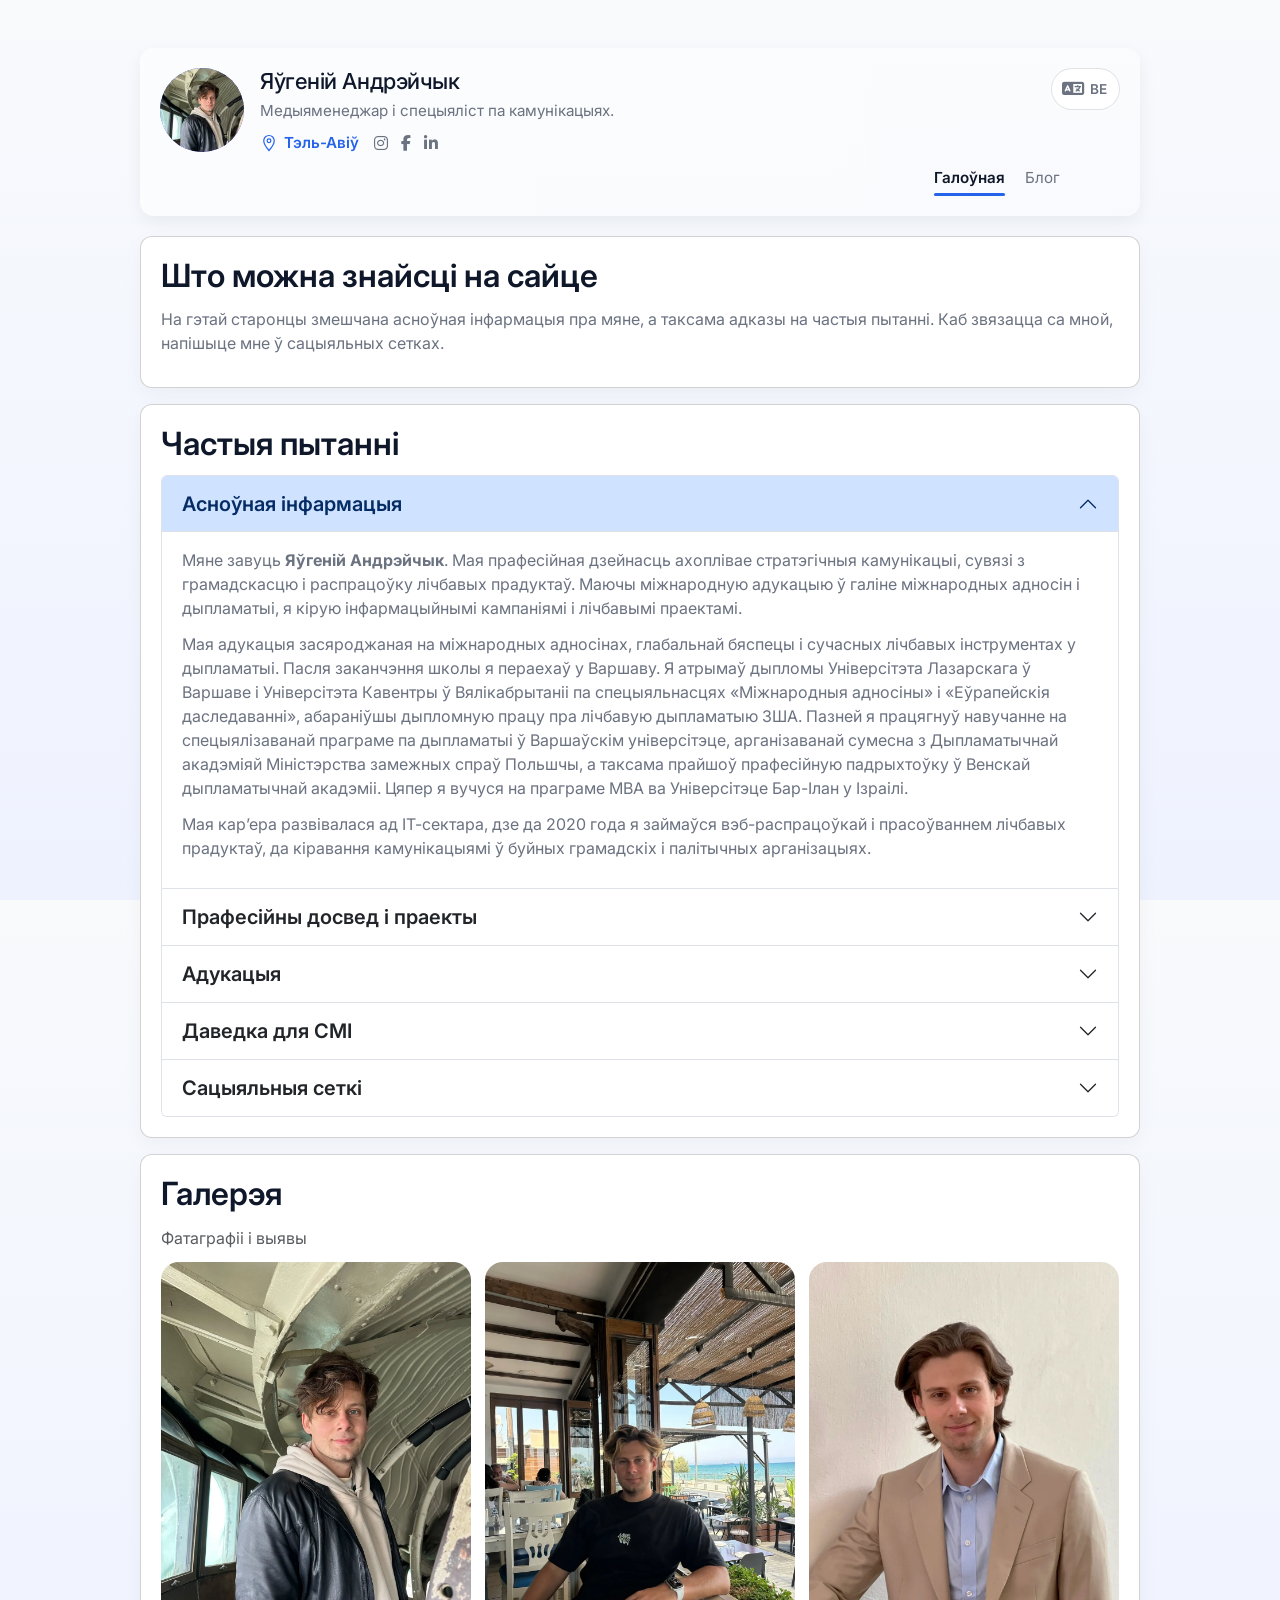
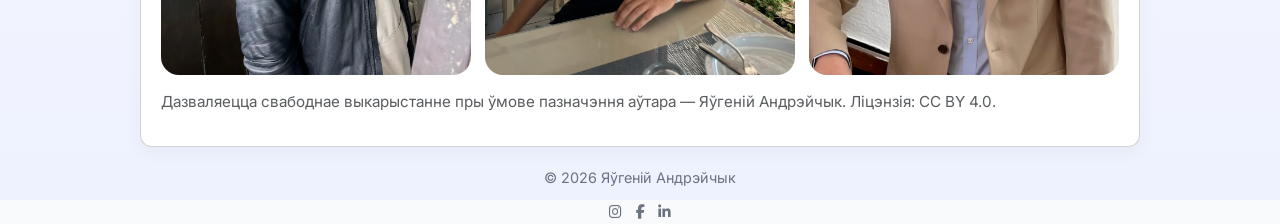
==== commit 33c984e5: "img pro" ====
--- a/be/index.html
+++ b/be/index.html
@@ -1,43 +1,54 @@
 <!DOCTYPE html>
 
 <html lang="be">
+
 <head>
-<meta charset="utf-8"/>
-<meta content="width=device-width,initial-scale=1" name="viewport"/>
-<title>Яўгеній Андрэйчык — афіцыйны сайт</title>
-<meta content="Яўгеній Андрэйчык — медыяменеджар і спецыяліст па камунікацыях" name="description"/>
-<meta content="index, follow" name="robots"/>
-<meta content="Яўгеній Андрэйчык" name="author"/>
-<meta content="Яўгеній Андрэйчык, Яўгеній Андрэйчык, Evgeny Andreichyk, медыяменеджар, спецыяліст па камунікацыях, лічбавая дыпламатыя, сувязі з грамадскасцю, PR" name="keywords"/>
-<meta content="#2563eb" name="theme-color"/>
-<link as="image" fetchpriority="high" href="../images/Evgeny-Andreichyk-avatar-168.webp" imagesizes="(max-width: 880px) 64px, 84px" imagesrcset="../images/Evgeny-Andreichyk-avatar-168.webp 168w, ../images/Evgeny-Andreichyk-avatar-336.webp 336w" rel="preload" type="image/webp"/>
-<link href="https://evyaand.com/be/" rel="canonical"/>
-<link href="https://evyaand.com/" hreflang="ru" rel="alternate"/>
-<link href="https://evyaand.com/en/" hreflang="en" rel="alternate"/>
-<link href="https://evyaand.com/be/" hreflang="be" rel="alternate"/>
-<link href="https://evyaand.com/" hreflang="x-default" rel="alternate"/>
-
-
-<link href="../assets/icons/favicon.ico" rel="icon" sizes="any"/>
-<link href="../assets/icons/favicon-48x48.png" rel="icon" sizes="48x48" type="image/png"/>
-<link href="../assets/icons/favicon-32x32.png" rel="icon" sizes="32x32" type="image/png"/>
-<link href="../assets/icons/favicon-16x16.png" rel="icon" sizes="16x16" type="image/png"/>
-<link href="../assets/icons/apple-touch-icon.png" rel="apple-touch-icon" sizes="180x180"/>
-<link href="../assets/icons/site.webmanifest" rel="manifest"/>
-
-<meta content="profile" property="og:type">
-<meta content="https://evyaand.com/be/" property="og:url"/>
-<meta content="be_BY" property="og:locale"/>
-<meta content="Яўгеній Андрэйчык" property="og:site_name"/>
-<meta content="Яўгеній Андрэйчык — медыяменеджар і спецыяліст па камунікацыях" property="og:title"/>
-<meta content="Яўгеній Андрэйчык — медыяменеджар і спецыяліст па камунікацыях" property="og:description"/>
-<meta content="https://evyaand.com/images/Evgeny-Andreichyk.webp" property="og:image"/>
-<meta content="summary_large_image" name="twitter:card"/>
-<meta content="https://evyaand.com/be/" name="twitter:url"/>
-<meta content="Яўгеній Андрэйчык — медыяменеджар і спецыяліст па камунікацыях" name="twitter:title"/>
-<meta content="Яўгеній Андрэйчык — медыяменеджар і спецыяліст па камунікацыях" name="twitter:description"/>
-<meta content="https://evyaand.com/images/Evgeny-Andreichyk.webp" name="twitter:image"/>
-<script type="application/ld+json">{
+  <meta charset="utf-8" />
+  <meta content="width=device-width,initial-scale=1" name="viewport" />
+  <title>Яўгеній Андрэйчык — афіцыйны сайт</title>
+  <meta content="Яўгеній Андрэйчык — медыяменеджар і спецыяліст па камунікацыях" name="description" />
+  <meta content="index, follow" name="robots" />
+  <meta content="Яўгеній Андрэйчык" name="author" />
+  <meta
+    content="Яўгеній Андрэйчык, Яўгеній Андрэйчык, Evgeny Andreichyk, медыяменеджар, спецыяліст па камунікацыях, лічбавая дыпламатыя, сувязі з грамадскасцю, PR"
+    name="keywords" />
+  <meta content="#2563eb" name="theme-color" />
+  <link as="image" fetchpriority="high" href="../images/Evgeny-Andreichyk-avatar-168.webp"
+    imagesizes="(max-width: 880px) 64px, 84px"
+    imagesrcset="../images/Evgeny-Andreichyk-avatar-168.webp 168w, ../images/Evgeny-Andreichyk-avatar-336.webp 336w"
+    rel="preload" type="image/webp" />
+  <link href="https://evyaand.com/be/" rel="canonical" />
+  <link href="https://evyaand.com/" hreflang="ru" rel="alternate" />
+  <link href="https://evyaand.com/en/" hreflang="en" rel="alternate" />
+  <link href="https://evyaand.com/be/" hreflang="be" rel="alternate" />
+  <link href="https://evyaand.com/" hreflang="x-default" rel="alternate" />
+
+
+  <link href="../assets/icons/favicon.ico" rel="icon" sizes="any" />
+  <link href="../assets/icons/favicon-48x48.png" rel="icon" sizes="48x48" type="image/png" />
+  <link href="../assets/icons/favicon-32x32.png" rel="icon" sizes="32x32" type="image/png" />
+  <link href="../assets/icons/favicon-16x16.png" rel="icon" sizes="16x16" type="image/png" />
+  <link href="../assets/icons/apple-touch-icon.png" rel="apple-touch-icon" sizes="180x180" />
+  <link href="../assets/icons/site.webmanifest" rel="manifest" />
+
+  <meta content="profile" property="og:type">
+  <meta content="https://evyaand.com/be/" property="og:url" />
+  <meta content="be_BY" property="og:locale" />
+  <meta content="Яўгеній Андрэйчык" property="og:site_name" />
+  <meta content="Яўгеній Андрэйчык — медыяменеджар і спецыяліст па камунікацыях" property="og:title" />
+  <meta content="Яўгеній Андрэйчык — медыяменеджар і спецыяліст па камунікацыях" property="og:description" />
+  <meta content="https://evyaand.com/images/Evgeny-Andreichyk_4.webp" property="og:image" />
+  <meta content="https://evyaand.com/images/Evgeny-Andreichyk_4.webp" property="og:image:secure_url" />
+  <meta content="image/webp" property="og:image:type" />
+  <meta content="Афіцыйны партрэт Яўгенія Андрэйчыка" property="og:image:alt" />
+  <link href="https://evyaand.com/images/Evgeny-Andreichyk_4.webp" rel="image_src" />
+  <meta content="summary_large_image" name="twitter:card" />
+  <meta content="https://evyaand.com/be/" name="twitter:url" />
+  <meta content="Яўгеній Андрэйчык — медыяменеджар і спецыяліст па камунікацыях" name="twitter:title" />
+  <meta content="Яўгеній Андрэйчык — медыяменеджар і спецыяліст па камунікацыях" name="twitter:description" />
+  <meta content="https://evyaand.com/images/Evgeny-Andreichyk_4.webp" name="twitter:image" />
+  <meta content="Афіцыйны партрэт Яўгенія Андрэйчыка" name="twitter:image:alt" />
+  <script type="application/ld+json">{
   "@context": "https://schema.org",
   "@graph": [
     {
@@ -58,13 +69,14 @@
       "mainEntityOfPage": {
         "@id": "https://evyaand.com/be/#webpage"
       },
-      "image": [
-        "https://evyaand.com/images/Evgeny-Andreichyk.png",
-        "https://evyaand.com/images/Evgeny-Andreichyk_2.png",
-        "https://evyaand.com/images/Evgeny-Andreichyk_3.png",
-        "https://evyaand.com/images/Evgeny-Andreichyk_4.png",
-        "https://evyaand.com/images/Evgeny-Andreichyk_5.png"
-      ],
+      "image": {
+        "@type": "ImageObject",
+        "@id": "https://evyaand.com/#primaryimage",
+        "url": "https://evyaand.com/images/Evgeny-Andreichyk_4.webp",
+        "contentUrl": "https://evyaand.com/images/Evgeny-Andreichyk_4.webp",
+        "caption": "Афіцыйны партрэт Яўгенія Андрэйчыка",
+        "representativeOfPage": true
+      },
       "jobTitle": "Віцэ-спікер Каардынацыйнай рады Беларусі",
       "description": "Медыяменеджар і спецыяліст у галіне стратэгічных камунікацый, сувязяў з грамадскасцю і лічбавай дыпламатыі. Віцэ-спікер Каардынацыйнай рады Беларусі.",
       "birthDate": "1999-03-22",
@@ -202,7 +214,9 @@
         "https://www.instagram.com/evyaand",
         "https://www.facebook.com/evgeni.andreichyk",
         "https://www.wikidata.org/wiki/Q134286120",
+        "https://en.wikipedia.org/wiki/Evgeny_Andreichyk",
         "https://be.wikipedia.org/wiki/%D0%AF%D1%9E%D0%B3%D0%B5%D0%BD_%D0%86%D0%B3%D0%B0%D1%80%D0%B0%D0%B2%D1%96%D1%87_%D0%90%D0%BD%D0%B4%D1%80%D1%8D%D0%B9%D1%87%D1%8B%D0%BA"
+
       ],
       "subjectOf": [
         {
@@ -284,6 +298,9 @@
       "name": "Яўгеній Андрэйчык — медыяменеджар і спецыяліст па камунікацыях",
       "description": "Яўгеній Андрэйчык — медыяменеджар і спецыяліст у галіне камунікацый, міжнародных адносін і лічбавай дыпламатыі.",
       "inLanguage": "be",
+      "primaryImageOfPage": {
+        "@id": "https://evyaand.com/#primaryimage"
+      },
       "isPartOf": {
         "@id": "https://evyaand.com/#website"
       },
@@ -304,307 +321,767 @@
     }
   ]
 }</script>
-<link href="https://fonts.googleapis.com" rel="preconnect">
-<link crossorigin="" href="https://fonts.gstatic.com" rel="preconnect">
-<link as="style" href="https://fonts.googleapis.com/css2?family=Inter:wght@300;400;600;700&amp;display=swap" onload="this.rel='stylesheet'" rel="preload">
-<noscript><link href="https://fonts.googleapis.com/css2?family=Inter:wght@300;400;600;700&amp;display=swap" rel="stylesheet"/></noscript>
-<link crossorigin="" href="https://cdn.jsdelivr.net" rel="preconnect">
-<link crossorigin="" href="https://cdnjs.cloudflare.com" rel="preconnect">
-<link as="style" href="https://cdn.jsdelivr.net/npm/bootstrap@5.3.2/dist/css/bootstrap.min.css" onload="this.rel='stylesheet'" rel="preload"/>
-<noscript><link href="https://cdn.jsdelivr.net/npm/bootstrap@5.3.2/dist/css/bootstrap.min.css" rel="stylesheet"/></noscript>
-<link as="style" href="https://cdnjs.cloudflare.com/ajax/libs/font-awesome/6.4.0/css/all.min.css" onload="this.rel='stylesheet'" rel="preload"/>
-<noscript><link href="https://cdnjs.cloudflare.com/ajax/libs/font-awesome/6.4.0/css/all.min.css" rel="stylesheet"/></noscript>
-<style>
-        :root{
-            --bg:#f7fafc;
-            --card:#ffffff;
-            --muted:#6b7280;
-            --text:#0f172a;
-            --accent:#2563eb;
-            --glass: rgba(255,255,255,0.6);
-            --radius:14px;
+  <link href="https://fonts.googleapis.com" rel="preconnect">
+  <link crossorigin="" href="https://fonts.gstatic.com" rel="preconnect">
+  <link as="style" href="https://fonts.googleapis.com/css2?family=Inter:wght@300;400;600;700&amp;display=swap"
+    onload="this.rel='stylesheet'" rel="preload">
+  <noscript>
+    <link href="https://fonts.googleapis.com/css2?family=Inter:wght@300;400;600;700&amp;display=swap"
+      rel="stylesheet" />
+  </noscript>
+  <link crossorigin="" href="https://cdn.jsdelivr.net" rel="preconnect">
+  <link crossorigin="" href="https://cdnjs.cloudflare.com" rel="preconnect">
+  <link as="style" href="https://cdn.jsdelivr.net/npm/bootstrap@5.3.2/dist/css/bootstrap.min.css"
+    onload="this.rel='stylesheet'" rel="preload" />
+  <noscript>
+    <link href="https://cdn.jsdelivr.net/npm/bootstrap@5.3.2/dist/css/bootstrap.min.css" rel="stylesheet" />
+  </noscript>
+  <link as="style" href="https://cdnjs.cloudflare.com/ajax/libs/font-awesome/6.4.0/css/all.min.css"
+    onload="this.rel='stylesheet'" rel="preload" />
+  <noscript>
+    <link href="https://cdnjs.cloudflare.com/ajax/libs/font-awesome/6.4.0/css/all.min.css" rel="stylesheet" />
+  </noscript>
+  <style>
+    :root {
+      --bg: #f7fafc;
+      --card: #ffffff;
+      --muted: #6b7280;
+      --text: #0f172a;
+      --accent: #2563eb;
+      --glass: rgba(255, 255, 255, 0.6);
+      --radius: 14px;
+    }
+
+    * {
+      box-sizing: border-box
+    }
+
+    html,
+    body {
+      height: 100%
+    }
+
+    body {
+      margin: 0;
+      font-family: Inter, system-ui, -apple-system, Segoe UI, Roboto, "Helvetica Neue", Arial;
+      background: linear-gradient(180deg, #f8fafc 0%, #eef2ff 100%);
+      color: var(--text);
+      -webkit-font-smoothing: antialiased;
+      -moz-osx-font-smoothing: grayscale;
+      line-height: 1.5;
+      padding: 3rem 1rem;
+    }
+
+    .wrap {
+      max-width: 1000px;
+      margin: 0 auto
+    }
+
+    header {
+      position: relative;
+      overflow: visible;
+      display: flex;
+      justify-content: space-between;
+      align-items: flex-start;
+      gap: 1rem;
+      padding: 1.25rem 5rem 1.25rem 1.25rem;
+      border-radius: var(--radius);
+      background: linear-gradient(90deg, rgba(255, 255, 255, 0.6), rgba(255, 255, 255, 0.35));
+      box-shadow: 0 6px 18px rgba(16, 24, 40, 0.06);
+    }
+
+    .avatar {
+      width: 84px;
+      height: 84px;
+      border-radius: 50%;
+      background: linear-gradient(135deg, var(--accent), #7c3aed);
+      display: flex;
+      align-items: center;
+      justify-content: center;
+      color: white;
+      font-weight: 700;
+      font-size: 24px;
+      flex: 0 0 auto;
+      min-width: 84px;
+      min-height: 84px
+    }
+
+    .avatar img {
+      width: 100%;
+      height: 100%;
+      border-radius: 50%;
+      object-fit: cover;
+      display: block
+    }
+
+    .intro {
+      flex: 1;
+      min-width: 0;
+      display: flex;
+      flex-direction: column
+    }
+
+    .lang-switch {
+      position: absolute;
+      top: 1.25rem;
+      right: 1.25rem;
+      display: flex;
+      align-items: center;
+      justify-content: flex-end;
+      min-width: 48px;
+      z-index: 20
+    }
+
+    .lang-switch button {
+      display: flex;
+      align-items: center;
+      justify-content: center;
+      background: rgba(255, 255, 255, 0.95);
+      border: 1px solid rgba(15, 23, 42, 0.12);
+      border-radius: 999px;
+      color: var(--muted);
+      font-size: 0.85rem;
+      font-weight: 600;
+      padding: 10px 12px;
+      cursor: pointer;
+      transition: all .2s ease;
+      gap: 0.5rem
+    }
+
+    .lang-switch button:hover {
+      border-color: rgba(37, 99, 235, 0.24);
+      color: var(--accent)
+    }
+
+    .lang-switch .globe-icon {
+      width: 18px;
+      height: 18px;
+      display: inline-flex;
+      align-items: center;
+      justify-content: center
+    }
+
+    .lang-switch .globe-icon i {
+      font-size: 18px;
+      line-height: 1;
+      display: inline-block
+    }
+
+    .lang-switch .dropdown-menu {
+      position: absolute;
+      top: 100%;
+      right: 0;
+      margin-top: 0.45rem;
+      min-width: 120px;
+      background: white;
+      border: 1px solid rgba(15, 23, 42, 0.12);
+      border-radius: 14px;
+      box-shadow: 0 14px 40px rgba(15, 23, 42, 0.12);
+      padding: 0.5rem 0;
+      display: none;
+      z-index: 1000
+    }
+
+    .lang-switch .dropdown-menu.show {
+      display: block
+    }
+
+    .lang-switch .dropdown-item {
+      display: block;
+      width: 100%;
+      padding: 8px 16px;
+      color: var(--text);
+      text-align: left;
+      text-decoration: none;
+      font-size: 0.95rem;
+      transition: background .2s ease
+    }
+
+    .lang-switch .dropdown-item:hover {
+      background: rgba(37, 99, 235, 0.08);
+      color: var(--accent)
+    }
+
+    h1 {
+      margin: 0;
+      font-size: 1.375rem;
+      letter-spacing: -0.02em
+    }
+
+    .role {
+      color: var(--muted);
+      font-size: 0.95rem;
+      margin-top: 6px
+    }
+
+    .location {
+      color: var(--accent);
+      font-size: 0.95rem;
+      font-weight: 600;
+      display: inline-flex;
+      align-items: center;
+      gap: 0.4rem
+    }
+
+    .location-icon {
+      display: inline-flex;
+      align-items: center;
+      justify-content: center;
+      width: 18px;
+      height: 18px;
+      flex-shrink: 0
+    }
+
+    .location-icon svg {
+      width: 100%;
+      height: 100%;
+      display: block;
+      stroke: currentColor;
+      fill: none;
+      stroke-width: 1.6
+    }
+
+    .meta-row {
+      display: flex;
+      align-items: center;
+      gap: 0.6rem;
+      margin-top: 0.5rem
+    }
+
+    .social-inline {
+      display: inline-flex;
+      align-items: center;
+      gap: 0.06rem
+    }
+
+    .social-inline .social-link {
+      display: inline-flex;
+      align-items: center;
+      justify-content: center;
+      width: 24px;
+      height: 24px;
+      border-radius: 6px;
+      color: var(--muted);
+      text-decoration: none;
+      transition: all .12s ease;
+      padding: 0
+    }
+
+    .social-inline .social-link .fa-brands {
+      font-size: 12px
+    }
+
+    .social-inline .social-link:hover {
+      color: var(--accent);
+      background: rgba(37, 99, 235, 0.06)
+    }
+
+    nav.profile-links {
+      margin-top: 0.75rem;
+      display: flex;
+      justify-content: flex-end;
+      gap: 1.25rem;
+      width: 100%
+    }
+
+    .nav-link {
+      font-size: 0.95rem;
+      color: var(--muted);
+      text-decoration: none;
+      padding: 0 0 0.35rem 0;
+      position: relative;
+      transition: color .2s ease
+    }
+
+    .nav-link.active {
+      color: var(--text);
+      font-weight: 600
+    }
+
+    .nav-link.active::after {
+      content: '';
+      position: absolute;
+      left: 0;
+      bottom: 0;
+      height: 3px;
+      width: 100%;
+      border-radius: 999px;
+      background: var(--accent)
+    }
+
+    .nav-link:hover {
+      color: var(--accent)
+    }
+
+    main {
+      margin-top: 1.25rem;
+      display: block;
+      gap: 1.25rem
+    }
+
+    .card {
+      background: var(--card);
+      padding: 1.25rem;
+      border-radius: 12px;
+      box-shadow: 0 6px 20px rgba(2, 6, 23, 0.04);
+      margin-bottom: 1rem
+    }
+
+    .section-title {
+      font-weight: 600;
+      margin: 0 0 0.75rem 0;
+      color: var(--text)
+    }
+
+    p {
+      margin: 0 0 0.75rem 0;
+      color: var(--muted)
+    }
+
+    .contact-card {
+      margin-top: 0.5rem
+    }
+
+    .contact-btn {
+      display: inline-block;
+      padding: 10px 16px;
+      background: var(--accent);
+      color: white;
+      border-radius: 10px;
+      text-decoration: none;
+      font-weight: 600
+    }
+
+    .edu-list {
+      margin: 0;
+      padding-left: 1.1rem;
+      color: var(--muted)
+    }
+
+    .edu-entry {
+      margin-bottom: 1rem;
+      padding-left: 0;
+      border-left: 4px solid rgba(124, 58, 237, 0.06);
+      padding-left: 0
+    }
+
+    .edu-entry h3 {
+      margin: 0 0 0.25rem 0;
+      color: #7c3aed;
+      font-size: 1.05rem
+    }
+
+    footer {
+      margin-top: 1.25rem;
+      text-align: center;
+      color: var(--muted);
+      font-size: 0.9rem
+    }
+
+    /* Media Reference Guide styles */
+    .media-ref {
+      color: var(--muted);
+      font-size: 0.95rem
+    }
+
+    .media-ref .label {
+      font-weight: 700;
+      color: var(--text);
+      display: block;
+      margin-bottom: 0.35rem
+    }
+
+    .media-ref ul {
+      margin: 0 0 0.75rem 1.1rem;
+      padding: 0
+    }
+
+    .media-ref li {
+      margin-bottom: 0.35rem
+    }
+
+    .photo-grid {
+      display: grid;
+      grid-template-columns: repeat(3, minmax(0, 1fr));
+      gap: 0.9rem
+    }
+
+    .photo-card {
+      position: relative;
+      overflow: hidden;
+      border-radius: 18px;
+      cursor: pointer;
+      transition: transform .25s ease, box-shadow .25s ease
+    }
+
+    .photo-card:hover {
+      transform: translateY(-3px);
+      box-shadow: 0 18px 30px rgba(15, 23, 42, 0.12)
+    }
+
+    .photo-card img {
+      width: 100%;
+      height: 100%;
+      object-fit: cover;
+      display: block
+    }
+
+    .photo-card::after {
+      content: 'Адкрыць';
+      position: absolute;
+      left: 50%;
+      top: 50%;
+      transform: translate(-50%, -50%);
+      background: rgba(15, 23, 42, 0.72);
+      color: #fff;
+      padding: 0.55rem 0.95rem;
+      border-radius: 999px;
+      opacity: 0;
+      transition: opacity .2s ease
+    }
+
+    .photo-card:hover::after {
+      opacity: 1
+    }
+
+    .photo-grid .photo-card {
+      min-height: 190px
+    }
+
+    .photo-caption {
+      margin-top: 0.75rem;
+      font-size: 0.95rem;
+      color: var(--muted)
+    }
+
+    .social-list {
+      list-style: none;
+      margin: 0;
+      padding: 0
+    }
+
+    .social-list li {
+      margin-bottom: 0.6rem
+    }
+
+    .social-list a {
+      color: var(--accent);
+      font-weight: 600;
+      text-decoration: none
+    }
+
+    .social-list a:hover {
+      text-decoration: underline
+    }
+
+
+    @media (max-width:880px) {
+      body {
+        padding: 2rem 1rem
+      }
+
+      header {
+        flex-direction: column;
+        align-items: flex-start;
+        gap: 1rem;
+        padding: 1.25rem 1.25rem 1.25rem 1.25rem
+      }
+
+      main {
+        grid-template-columns: 1fr
+      }
+
+      .avatar {
+        width: 64px;
+        height: 64px;
+        font-size: 20px;
+        flex: 0 0 auto;
+        min-width: 64px;
+        min-height: 64px
+      }
+
+      .intro {
+        width: 100%
+      }
+
+      .lang-switch {
+        position: absolute;
+        top: 1.25rem;
+        right: 1.25rem
+      }
+
+      nav {
+        flex-wrap: wrap;
+        gap: 0.4rem
+      }
+
+      .nav-link {
+        font-size: 0.85rem;
+        padding: 8px 11px
+      }
+    }
+  </style>
+  </link>
+  </link>
+  </link>
+  </link>
+  </link>
+  </meta>
+</head>
+
+<body itemscope="" itemtype="https://schema.org/Person">
+  <div class="wrap">
+    <header>
+      <div class="avatar"><img alt="Яўгеній Андрэйчык" decoding="async" fetchpriority="high" height="84" loading="eager"
+          sizes="(max-width: 880px) 64px, 84px" src="../images/Evgeny-Andreichyk-avatar-168.webp"
+          srcset="../images/Evgeny-Andreichyk-avatar-168.webp 168w, ../images/Evgeny-Andreichyk-avatar-336.webp 336w"
+          width="84" /></div>
+      <div class="intro">
+        <h1 itemprop="name">Яўгеній Андрэйчык</h1>
+        <div class="role" itemprop="jobTitle">Медыяменеджар і спецыяліст па камунікацыях.</div>
+        <div class="meta-row">
+          <div class="location" itemprop="address" itemscope="" itemtype="https://schema.org/PostalAddress"><span
+              aria-hidden="true" class="location-icon"><svg viewbox="0 0 24 24" xmlns="http://www.w3.org/2000/svg">
+                <path d="M12 2C8.1 2 5 5.1 5 9c0 5.2 7 13 7 13s7-7.8 7-13c0-3.9-3.1-7-7-7z"></path>
+                <circle cx="12" cy="9" r="2.5"></circle>
+              </svg></span><span itemprop="addressLocality">Тэль-Авіў</span>
+            <meta content="IL" itemprop="addressCountry" />
+          </div>
+          <div aria-hidden="false" class="social-inline">
+            <a aria-label="Instagram" class="social-link" href="https://instagram.com/evyaand" rel="noopener"
+              target="_blank"><i aria-hidden="true" class="fab fa-instagram"></i></a>
+            <a aria-label="Facebook" class="social-link" href="https://facebook.com/evgeni.andreichyk" rel="noopener"
+              target="_blank"><i aria-hidden="true" class="fab fa-facebook-f"></i></a>
+            <a aria-label="LinkedIn" class="social-link" href="https://linkedin.com/in/evyaand" rel="noopener"
+              target="_blank"><i aria-hidden="true" class="fab fa-linkedin-in"></i></a>
+          </div>
+        </div>
+        <nav class="profile-links">
+          <a class="nav-link active" href="https://evyaand.com/be/">Галоўная</a>
+          <a class="nav-link" href="https://evyaand.com/be/">Блог</a>
+        </nav>
+      </div>
+      <div class="lang-switch">
+        <button aria-expanded="false" aria-haspopup="true" class="lang-btn" type="button">
+          <span aria-hidden="true" class="globe-icon"><i aria-hidden="true" class="fa-solid fa-language"></i></span>
+          BE
+        </button>
+        <div class="dropdown-menu" role="menu"><a class="dropdown-item" href="https://evyaand.com/"
+            role="menuitem">RU</a><a class="dropdown-item" href="https://evyaand.com/en/" role="menuitem">EN</a><a
+            class="dropdown-item active" href="https://evyaand.com/be/" role="menuitem">BE</a></div>
+      </div>
+    </header>
+    <main>
+      <section class="card" id="about">
+        <h2 class="section-title">Што можна знайсці на сайце</h2>
+        <p>На гэтай старонцы змешчана асноўная інфармацыя пра мяне, а таксама адказы на частыя пытанні. Каб звязацца са
+          мной, напішыце мне ў сацыяльных сетках.</p>
+      </section>
+      <section class="card" id="faq">
+        <h2 class="section-title">Частыя пытанні</h2>
+        <div class="accordion" id="accordionFAQ">
+
+          <div class="accordion-item">
+            <h2 class="accordion-header" id="faq-heading-1">
+              <button aria-controls="faq-collapse-1" aria-expanded="true" class="accordion-button fs-5 py-3 fw-semibold"
+                data-bs-target="#faq-collapse-1" data-bs-toggle="collapse" type="button">Асноўная інфармацыя</button>
+            </h2>
+            <div aria-labelledby="faq-heading-1" class="accordion-collapse collapse show" id="faq-collapse-1">
+              <div class="accordion-body text-muted">
+                <p>Мяне завуць <strong>Яўгеній Андрэйчык</strong>. Мая прафесійная дзейнасць ахоплівае стратэгічныя
+                  камунікацыі, сувязі з грамадскасцю і распрацоўку лічбавых прадуктаў. Маючы міжнародную адукацыю ў
+                  галіне міжнародных адносін і дыпламатыі, я кірую інфармацыйнымі кампаніямі і лічбавымі праектамі.</p>
+                <p>Мая адукацыя засяроджаная на міжнародных адносінах, глабальнай бяспецы і сучасных лічбавых
+                  інструментах у дыпламатыі. Пасля заканчэння школы я пераехаў у Варшаву. Я атрымаў дыпломы Універсітэта
+                  Лазарскага ў Варшаве і Універсітэта Кавентры ў Вялікабрытаніі па спецыяльнасцях «Міжнародныя адносіны»
+                  і «Еўрапейскія даследаванні», абараніўшы дыпломную працу пра лічбавую дыпламатыю ЗША. Пазней я
+                  працягнуў навучанне на спецыялізаванай праграме па дыпламатыі ў Варшаўскім універсітэце, арганізаванай
+                  сумесна з Дыпламатычнай акадэміяй Міністэрства замежных спраў Польшчы, а таксама прайшоў прафесійную
+                  падрыхтоўку ў Венскай дыпламатычнай акадэміі. Цяпер я вучуся на праграме MBA ва Універсітэце Бар-Ілан
+                  у Ізраілі.</p>
+                <p>Мая кар’ера развівалася ад ІТ-сектара, дзе да 2020 года я займаўся вэб-распрацоўкай і прасоўваннем
+                  лічбавых прадуктаў, да кіравання камунікацыямі ў буйных грамадскіх і палітычных арганізацыях.</p>
+              </div>
+            </div>
+
+
+
+
+          </div>
+          <div class="accordion-item">
+            <h2 class="accordion-header" id="faq-heading-2">
+              <button aria-controls="faq-collapse-2" aria-expanded="false"
+                class="accordion-button fs-5 py-3 fw-semibold collapsed" data-bs-target="#faq-collapse-2"
+                data-bs-toggle="collapse" type="button">Прафесійны досвед і праекты</button>
+            </h2>
+            <div aria-labelledby="faq-heading-2" class="accordion-collapse collapse" id="faq-collapse-2">
+              <div class="accordion-body media-ref">
+                <ul>
+                  <li><strong>Сузаснавальнік, La Flame Studio</strong> — 2023</li>
+                  <li><strong>Дарадца па інфармацыйнай палітыцы, Аб’яднаны пераходны кабінет Беларусі / Нацыянальны
+                      дэмакратычны інстытут (NDI)</strong> — 2023–2024</li>
+                  <li><strong>Стыпендыят Інстытута CEELI</strong> — красавік 2022 — кастрычнік 2022</li>
+                  <li><strong>Кіраўнік камунікацый, Фонд салідарнасці BYSOL</strong> — 2020–2023</li>
+                  <li><strong>Галоўны рэдактар, Voices from Belarus</strong> — 2020–2022</li>
+                </ul>
+              </div>
+            </div>
+          </div>
+          <div class="accordion-item">
+            <h2 class="accordion-header" id="faq-heading-3">
+              <button aria-controls="faq-collapse-3" aria-expanded="false"
+                class="accordion-button fs-5 py-3 fw-semibold collapsed" data-bs-target="#faq-collapse-3"
+                data-bs-toggle="collapse" type="button">Адукацыя</button>
+            </h2>
+            <div aria-labelledby="faq-heading-3" class="accordion-collapse collapse" id="faq-collapse-3">
+              <div class="accordion-body media-ref">
+                <ul>
+                  <li><strong>Магістр дзелавога адміністравання (MBA)</strong> — Універсітэт Бар-Ілан, Ізраіль</li>
+                  <li><strong>Дыпламатыя</strong> — Варшаўскі ўніверсітэт, Варшава, Польшча — 2021</li>
+                  <li><strong>Еўрапейскія даследаванні</strong> — Універсітэт Кавентры, Кавентры, Вялікабрытанія — 2019
+                  </li>
+                  <li><strong>Міжнародныя адносіны</strong> — Універсітэт Лазарскага, Варшава, Польшча — 2019</li>
+                  <li><strong>Школа</strong> — Гімназія № 7, Мінск, Беларусь — 2016</li>
+                </ul>
+              </div>
+            </div>
+          </div>
+          <div class="accordion-item">
+            <h2 class="accordion-header" id="faq-heading-4">
+              <button aria-controls="faq-collapse-4" aria-expanded="false"
+                class="accordion-button fs-5 py-3 fw-semibold collapsed" data-bs-target="#faq-collapse-4"
+                data-bs-toggle="collapse" type="button">Даведка для СМІ</button>
+            </h2>
+            <div aria-labelledby="faq-heading-4" class="accordion-collapse collapse" id="faq-collapse-4">
+              <div class="accordion-body media-ref">
+                <span class="label">Напісанне імя і транслітарацыя:</span>
+                <ul>
+                  <li><strong>Па-англійску: </strong>Evgeny Andreichyk</li>
+                  <li><strong>Па-англійску: </strong>Yauheni Andreichyk</li>
+                  <li><strong>Па-руску: </strong>Евгений Андрейчик</li>
+                  <li><strong>Па-беларуску: </strong>Яўгеній Андрэйчык</li>
+                  <li><strong>На іўрыце: </strong>יבגני אנדרייצ'יק</li>
+                </ul>
+                <span class="label">Грамадзянства:</span>
+                <ul>
+                  <li><strong>Грамадзянства:</strong> Беларусь і Ізраіль</li>
+                </ul>
+              </div>
+            </div>
+          </div>
+          <div class="accordion-item">
+            <h2 class="accordion-header" id="faq-heading-5">
+              <button aria-controls="faq-collapse-5" aria-expanded="false"
+                class="accordion-button fs-5 py-3 fw-semibold collapsed" data-bs-target="#faq-collapse-5"
+                data-bs-toggle="collapse" type="button">Сацыяльныя сеткі</button>
+            </h2>
+            <div aria-labelledby="faq-heading-5" class="accordion-collapse collapse" id="faq-collapse-5">
+              <div class="accordion-body media-ref">
+                <ul class="social-list">
+                  <li><a href="https://instagram.com/evyaand" rel="noopener" target="_blank">Instagram</a></li>
+                  <li><a href="https://facebook.com/evgeni.andreichyk" rel="noopener" target="_blank">Facebook</a></li>
+                  <li><a href="https://linkedin.com/in/evyaand" rel="noopener" target="_blank">LinkedIn</a></li>
+                </ul>
+              </div>
+            </div>
+          </div>
+        </div>
+      </section>
+      <section class="card" id="education-details">
+        <h2 class="section-title">Галерэя</h2>
+        <p class="text-muted">Фатаграфіі і выявы</p>
+        <div class="photo-grid">
+          <a class="photo-card" href="../images/Evgeny-Andreichyk.webp" data-bs-target="#photoModal"
+            data-bs-toggle="modal" data-photo-src="../images/Evgeny-Andreichyk.webp"
+            data-photo-title="Яўгеній Андрэйчык падчас візіту ў Злучаныя Штаты">
+            <img alt="Яўгеній Андрэйчык падчас візіту ў Злучаныя Штаты" decoding="async" fetchpriority="low"
+              height="800" loading="lazy" sizes="(max-width: 880px) 30vw, 310px"
+              src="../images/Evgeny-Andreichyk-thumb-1080.webp"
+              srcset="../images/Evgeny-Andreichyk-thumb-1080.webp 1080w, ../images/Evgeny-Andreichyk.webp 3000w"
+              width="1200" />
+          </a>
+          <a class="photo-card" href="../images/Evgeny-Andreichyk_2.webp" data-bs-target="#photoModal"
+            data-bs-toggle="modal" data-photo-src="../images/Evgeny-Andreichyk_2.webp"
+            data-photo-title="Яўгеній Андрэйчык падчас візіту на Кіпр">
+            <img alt="Яўгеній Андрэйчык падчас візіту на Кіпр" decoding="async" fetchpriority="low" height="800"
+              loading="lazy" sizes="(max-width: 880px) 30vw, 310px" src="../images/Evgeny-Andreichyk_2-thumb-1080.webp"
+              srcset="../images/Evgeny-Andreichyk_2-thumb-1080.webp 1080w, ../images/Evgeny-Andreichyk_2.webp 1179w"
+              width="1200" />
+          </a>
+          <a class="photo-card" href="../images/Evgeny-Andreichyk_4.webp" data-bs-target="#photoModal"
+            data-bs-toggle="modal" data-photo-src="../images/Evgeny-Andreichyk_4.webp"
+            data-photo-title="Афіцыйны партрэт Яўгенія Андрэйчыка">
+            <img alt="Афіцыйны партрэт Яўгенія Андрэйчыка" decoding="async" fetchpriority="low" height="800"
+              loading="lazy" sizes="(max-width: 880px) 30vw, 310px" src="../images/Evgeny-Andreichyk_4-thumb-1080.webp"
+              srcset="../images/Evgeny-Andreichyk_4-thumb-1080.webp 1080w, ../images/Evgeny-Andreichyk_4.webp 2017w"
+              width="1200" />
+          </a>
+        </div>
+        <p class="text-muted mt-3" style="font-size:0.95rem;">Дазваляецца свабоднае выкарыстанне пры ўмове пазначэння
+          аўтара — Яўгеній Андрэйчык. Ліцэнзія: CC BY 4.0.</p>
+      </section>
+      <div aria-hidden="true" aria-labelledby="photoModalLabel" class="modal fade" id="photoModal" tabindex="-1">
+        <div class="modal-dialog modal-dialog-centered modal-xl">
+          <div class="modal-content bg-transparent border-0 shadow-none">
+            <button aria-label="Закрыць" class="btn-close btn-close-white position-absolute top-3 end-3 me-3 mt-3"
+              data-bs-dismiss="modal" type="button"></button>
+            <div class="modal-body p-0">
+              <img alt="" class="w-100 rounded-4 shadow-lg" id="photoModalImage" src="" />
+              <p class="mt-3 text-white fs-5" id="photoModalTitle"></p>
+            </div>
+          </div>
+        </div>
+      </div>
+    </main>
+    <footer>
+      <p class="copyright">© 2026 Яўгеній Андрэйчык</p>
+      <div aria-hidden="false" class="social-inline">
+        <a aria-label="Instagram" class="social-link" href="https://instagram.com/evyaand" rel="noopener"
+          target="_blank"><i aria-hidden="true" class="fab fa-instagram"></i></a>
+        <a aria-label="Facebook" class="social-link" href="https://facebook.com/evgeni.andreichyk" rel="noopener"
+          target="_blank"><i aria-hidden="true" class="fab fa-facebook-f"></i></a>
+        <a aria-label="LinkedIn" class="social-link" href="https://linkedin.com/in/evyaand" rel="noopener"
+          target="_blank"><i aria-hidden="true" class="fab fa-linkedin-in"></i></a>
+      </div>
+    </footer>
+  </div>
+  <script defer="" src="https://cdn.jsdelivr.net/npm/bootstrap@5.3.2/dist/js/bootstrap.bundle.min.js"></script>
+  <script>
+    document.querySelectorAll('.photo-card').forEach(card => {
+      card.addEventListener('click', (event) => {
+        event.preventDefault();
+        const src = card.getAttribute('data-photo-src');
+        const title = card.getAttribute('data-photo-title');
+        const modalImage = document.getElementById('photoModalImage');
+        const modalTitle = document.getElementById('photoModalTitle');
+        modalImage.src = src;
+        modalImage.alt = title;
+        modalTitle.textContent = title;
+      });
+    });
+
+    const langBtn = document.querySelector('.lang-switch .lang-btn');
+    const langMenu = document.querySelector('.lang-switch .dropdown-menu');
+
+    if (langBtn && langMenu) {
+      langBtn.addEventListener('click', (event) => {
+        event.preventDefault();
+        langMenu.classList.toggle('show');
+      });
+
+      document.addEventListener('click', (event) => {
+        if (!event.target.closest('.lang-switch')) {
+          langMenu.classList.remove('show');
         }
-        *{box-sizing:border-box}
-        html,body{height:100%}
-        body{
-            margin:0;
-            font-family:Inter,system-ui,-apple-system,Segoe UI,Roboto,"Helvetica Neue",Arial;
-            background:linear-gradient(180deg,#f8fafc 0%, #eef2ff 100%);
-            color:var(--text);
-            -webkit-font-smoothing:antialiased;
-            -moz-osx-font-smoothing:grayscale;
-            line-height:1.5;
-            padding:3rem 1rem;
-        }
-        .wrap{max-width:1000px;margin:0 auto}
-
-        header{
-            position:relative;
-            overflow:visible;
-            display:flex;justify-content:space-between;align-items:flex-start;gap:1rem;padding:1.25rem 5rem 1.25rem 1.25rem;border-radius:var(--radius);background:linear-gradient(90deg, rgba(255,255,255,0.6), rgba(255,255,255,0.35));box-shadow:0 6px 18px rgba(16,24,40,0.06);
-        }
-        .avatar{width:84px;height:84px;border-radius:50%;background:linear-gradient(135deg,var(--accent),#7c3aed);display:flex;align-items:center;justify-content:center;color:white;font-weight:700;font-size:24px;flex:0 0 auto;min-width:84px;min-height:84px}
-        .avatar img{width:100%;height:100%;border-radius:50%;object-fit:cover;display:block}
-        .intro{flex:1;min-width:0;display:flex;flex-direction:column}
-        .lang-switch{position:absolute;top:1.25rem;right:1.25rem;display:flex;align-items:center;justify-content:flex-end;min-width:48px;z-index:20}
-        .lang-switch button{display:flex;align-items:center;justify-content:center;background:rgba(255,255,255,0.95);border:1px solid rgba(15,23,42,0.12);border-radius:999px;color:var(--muted);font-size:0.85rem;font-weight:600;padding:10px 12px;cursor:pointer;transition:all .2s ease;gap:0.5rem}
-        .lang-switch button:hover{border-color:rgba(37,99,235,0.24);color:var(--accent)}
-        .lang-switch .globe-icon{width:18px;height:18px;display:inline-flex;align-items:center;justify-content:center}
-        .lang-switch .globe-icon i{font-size:18px;line-height:1;display:inline-block}
-        .lang-switch .dropdown-menu{position:absolute;top:100%;right:0;margin-top:0.45rem;min-width:120px;background:white;border:1px solid rgba(15,23,42,0.12);border-radius:14px;box-shadow:0 14px 40px rgba(15,23,42,0.12);padding:0.5rem 0;display:none;z-index:1000}
-        .lang-switch .dropdown-menu.show{display:block}
-        .lang-switch .dropdown-item{display:block;width:100%;padding:8px 16px;color:var(--text);text-align:left;text-decoration:none;font-size:0.95rem;transition:background .2s ease}
-        .lang-switch .dropdown-item:hover{background:rgba(37,99,235,0.08);color:var(--accent)}
-        h1{margin:0;font-size:1.375rem;letter-spacing:-0.02em}
-        .role{color:var(--muted);font-size:0.95rem;margin-top:6px}
-        .location{color:var(--accent);font-size:0.95rem;font-weight:600;display:inline-flex;align-items:center;gap:0.4rem}
-        .location-icon{display:inline-flex;align-items:center;justify-content:center;width:18px;height:18px;flex-shrink:0}
-        .location-icon svg{width:100%;height:100%;display:block;stroke:currentColor;fill:none;stroke-width:1.6}
-        .meta-row{display:flex;align-items:center;gap:0.6rem;margin-top:0.5rem}
-        .social-inline{display:inline-flex;align-items:center;gap:0.06rem}
-        .social-inline .social-link{display:inline-flex;align-items:center;justify-content:center;width:24px;height:24px;border-radius:6px;color:var(--muted);text-decoration:none;transition:all .12s ease;padding:0}
-        .social-inline .social-link .fa-brands{font-size:12px}
-        .social-inline .social-link:hover{color:var(--accent);background:rgba(37,99,235,0.06)}
-
-        nav.profile-links{margin-top:0.75rem;display:flex;justify-content:flex-end;gap:1.25rem;width:100%}
-        .nav-link{font-size:0.95rem;color:var(--muted);text-decoration:none;padding:0 0 0.35rem 0;position:relative;transition:color .2s ease}
-        .nav-link.active{color:var(--text);font-weight:600}
-        .nav-link.active::after{content:'';position:absolute;left:0;bottom:0;height:3px;width:100%;border-radius:999px;background:var(--accent)}
-        .nav-link:hover{color:var(--accent)}
-
-        main{margin-top:1.25rem;display:block;gap:1.25rem}
-
-        .card{background:var(--card);padding:1.25rem;border-radius:12px;box-shadow:0 6px 20px rgba(2,6,23,0.04);margin-bottom:1rem}
-        .section-title{font-weight:600;margin:0 0 0.75rem 0;color:var(--text)}
-        p{margin:0 0 0.75rem 0;color:var(--muted)}
-
-        .contact-card{margin-top:0.5rem}
-        .contact-btn{display:inline-block;padding:10px 16px;background:var(--accent);color:white;border-radius:10px;text-decoration:none;font-weight:600}
-        .edu-list{margin:0;padding-left:1.1rem;color:var(--muted)}
-        .edu-entry{margin-bottom:1rem;padding-left:0;border-left:4px solid rgba(124,58,237,0.06);padding-left:0}
-        .edu-entry h3{margin:0 0 0.25rem 0;color:#7c3aed;font-size:1.05rem}
-
-        footer{margin-top:1.25rem;text-align:center;color:var(--muted);font-size:0.9rem}
-
-        /* Media Reference Guide styles */
-        .media-ref{color:var(--muted);font-size:0.95rem}
-        .media-ref .label{font-weight:700;color:var(--text);display:block;margin-bottom:0.35rem}
-        .media-ref ul{margin:0 0 0.75rem 1.1rem;padding:0}
-        .media-ref li{margin-bottom:0.35rem}
-        .photo-grid{display:grid;grid-template-columns:repeat(3,minmax(0,1fr));gap:0.9rem}
-        .photo-card{position:relative;overflow:hidden;border-radius:18px;cursor:pointer;transition:transform .25s ease,box-shadow .25s ease}
-        .photo-card:hover{transform:translateY(-3px);box-shadow:0 18px 30px rgba(15,23,42,0.12)}
-        .photo-card img{width:100%;height:100%;object-fit:cover;display:block}
-        .photo-card::after{content:'Адкрыць';position:absolute;left:50%;top:50%;transform:translate(-50%,-50%);background:rgba(15,23,42,0.72);color:#fff;padding:0.55rem 0.95rem;border-radius:999px;opacity:0;transition:opacity .2s ease}
-        .photo-card:hover::after{opacity:1}
-        .photo-grid .photo-card{min-height:190px}
-        .photo-caption{margin-top:0.75rem;font-size:0.95rem;color:var(--muted)}
-        .social-list{list-style:none;margin:0;padding:0}
-        .social-list li{margin-bottom:0.6rem}
-        .social-list a{color:var(--accent);font-weight:600;text-decoration:none}
-        .social-list a:hover{text-decoration:underline}
-
-
-        @media (max-width:880px){
-            body{padding:2rem 1rem}
-            header{flex-direction:column;align-items:flex-start;gap:1rem;padding:1.25rem 1.25rem 1.25rem 1.25rem}
-            main{grid-template-columns:1fr}
-            .avatar{width:64px;height:64px;font-size:20px;flex:0 0 auto;min-width:64px;min-height:64px}
-            .intro{width:100%}
-            .lang-switch{position:absolute;top:1.25rem;right:1.25rem}
-            nav{flex-wrap:wrap;gap:0.4rem}
-            .nav-link{font-size:0.85rem;padding:8px 11px}
-        }
-    </style>
-</link></link></link></link></link></meta></head>
-<body itemscope="" itemtype="https://schema.org/Person">
-<div class="wrap">
-<header>
-<div class="avatar"><img alt="Яўгеній Андрэйчык" decoding="async" fetchpriority="high" height="84" loading="eager" sizes="(max-width: 880px) 64px, 84px" src="../images/Evgeny-Andreichyk-avatar-168.webp" srcset="../images/Evgeny-Andreichyk-avatar-168.webp 168w, ../images/Evgeny-Andreichyk-avatar-336.webp 336w" width="84"/></div>
-<div class="intro">
-<h1 itemprop="name">Яўгеній Андрэйчык</h1>
-<div class="role" itemprop="jobTitle">Медыяменеджар і спецыяліст па камунікацыях.</div>
-<div class="meta-row">
-<div class="location" itemprop="address" itemscope="" itemtype="https://schema.org/PostalAddress"><span aria-hidden="true" class="location-icon"><svg viewbox="0 0 24 24" xmlns="http://www.w3.org/2000/svg"><path d="M12 2C8.1 2 5 5.1 5 9c0 5.2 7 13 7 13s7-7.8 7-13c0-3.9-3.1-7-7-7z"></path><circle cx="12" cy="9" r="2.5"></circle></svg></span><span itemprop="addressLocality">Тэль-Авіў</span><meta content="IL" itemprop="addressCountry"/></div>
-<div aria-hidden="false" class="social-inline">
-<a aria-label="Instagram" class="social-link" href="https://instagram.com/evyaand" rel="noopener" target="_blank"><i aria-hidden="true" class="fab fa-instagram"></i></a>
-<a aria-label="Facebook" class="social-link" href="https://facebook.com/evgeni.andreichyk" rel="noopener" target="_blank"><i aria-hidden="true" class="fab fa-facebook-f"></i></a>
-<a aria-label="LinkedIn" class="social-link" href="https://linkedin.com/in/evyaand" rel="noopener" target="_blank"><i aria-hidden="true" class="fab fa-linkedin-in"></i></a>
-</div>
-</div>
-<nav class="profile-links">
-<a class="nav-link active" href="https://evyaand.com/be/">Галоўная</a>
-<a class="nav-link" href="https://evyaand.com/be/">Блог</a>
-</nav>
-</div>
-<div class="lang-switch">
-<button aria-expanded="false" aria-haspopup="true" class="lang-btn" type="button">
-<span aria-hidden="true" class="globe-icon"><i aria-hidden="true" class="fa-solid fa-language"></i></span>
-                    BE
-                </button>
-<div class="dropdown-menu" role="menu"><a class="dropdown-item" href="https://evyaand.com/" role="menuitem">RU</a><a class="dropdown-item" href="https://evyaand.com/en/" role="menuitem">EN</a><a class="dropdown-item active" href="https://evyaand.com/be/" role="menuitem">BE</a></div>
-</div>
-</header>
-<main>
-<section class="card" id="about">
-<h2 class="section-title">Што можна знайсці на сайце</h2>
-<p>На гэтай старонцы змешчана асноўная інфармацыя пра мяне, а таксама адказы на частыя пытанні. Каб звязацца са мной, напішыце мне ў сацыяльных сетках.</p>
-</section>
-<section class="card" id="faq">
-<h2 class="section-title">Частыя пытанні</h2>
-<div class="accordion" id="accordionFAQ">
-
-<div class="accordion-item">
-<h2 class="accordion-header" id="faq-heading-1">
-<button aria-controls="faq-collapse-1" aria-expanded="true" class="accordion-button fs-5 py-3 fw-semibold" data-bs-target="#faq-collapse-1" data-bs-toggle="collapse" type="button">Асноўная інфармацыя</button>
-</h2>
-<div aria-labelledby="faq-heading-1" class="accordion-collapse collapse show" id="faq-collapse-1">
-<div class="accordion-body text-muted">
-<p>Мяне завуць <strong>Яўгеній Андрэйчык</strong>. Мая прафесійная дзейнасць ахоплівае стратэгічныя камунікацыі, сувязі з грамадскасцю і распрацоўку лічбавых прадуктаў. Маючы міжнародную адукацыю ў галіне міжнародных адносін і дыпламатыі, я кірую інфармацыйнымі кампаніямі і лічбавымі праектамі.</p>
-<p>Мая адукацыя засяроджаная на міжнародных адносінах, глабальнай бяспецы і сучасных лічбавых інструментах у дыпламатыі. Пасля заканчэння школы я пераехаў у Варшаву. Я атрымаў дыпломы Універсітэта Лазарскага ў Варшаве і Універсітэта Кавентры ў Вялікабрытаніі па спецыяльнасцях «Міжнародныя адносіны» і «Еўрапейскія даследаванні», абараніўшы дыпломную працу пра лічбавую дыпламатыю ЗША. Пазней я працягнуў навучанне на спецыялізаванай праграме па дыпламатыі ў Варшаўскім універсітэце, арганізаванай сумесна з Дыпламатычнай акадэміяй Міністэрства замежных спраў Польшчы, а таксама прайшоў прафесійную падрыхтоўку ў Венскай дыпламатычнай акадэміі. Цяпер я вучуся на праграме MBA ва Універсітэце Бар-Ілан у Ізраілі.</p>
-<p>Мая кар’ера развівалася ад ІТ-сектара, дзе да 2020 года я займаўся вэб-распрацоўкай і прасоўваннем лічбавых прадуктаў, да кіравання камунікацыямі ў буйных грамадскіх і палітычных арганізацыях.</p>
-</div>
-</div>
-
-
-
-
-</div><div class="accordion-item">
-<h2 class="accordion-header" id="faq-heading-2">
-<button aria-controls="faq-collapse-2" aria-expanded="false" class="accordion-button fs-5 py-3 fw-semibold collapsed" data-bs-target="#faq-collapse-2" data-bs-toggle="collapse" type="button">Прафесійны досвед і праекты</button>
-</h2>
-<div aria-labelledby="faq-heading-2" class="accordion-collapse collapse" id="faq-collapse-2">
-<div class="accordion-body media-ref">
-<ul>
-<li><strong>Сузаснавальнік, La Flame Studio</strong> — 2023</li>
-<li><strong>Дарадца па інфармацыйнай палітыцы, Аб’яднаны пераходны кабінет Беларусі / Нацыянальны дэмакратычны інстытут (NDI)</strong> — 2023–2024</li>
-<li><strong>Стыпендыят Інстытута CEELI</strong> — красавік 2022 — кастрычнік 2022</li>
-<li><strong>Кіраўнік камунікацый, Фонд салідарнасці BYSOL</strong> — 2020–2023</li>
-<li><strong>Галоўны рэдактар, Voices from Belarus</strong> — 2020–2022</li>
-</ul>
-</div>
-</div>
-</div><div class="accordion-item">
-<h2 class="accordion-header" id="faq-heading-3">
-<button aria-controls="faq-collapse-3" aria-expanded="false" class="accordion-button fs-5 py-3 fw-semibold collapsed" data-bs-target="#faq-collapse-3" data-bs-toggle="collapse" type="button">Адукацыя</button>
-</h2>
-<div aria-labelledby="faq-heading-3" class="accordion-collapse collapse" id="faq-collapse-3">
-<div class="accordion-body media-ref">
-<ul>
-<li><strong>Магістр дзелавога адміністравання (MBA)</strong> — Універсітэт Бар-Ілан, Ізраіль</li>
-<li><strong>Дыпламатыя</strong> — Варшаўскі ўніверсітэт, Варшава, Польшча — 2021</li>
-<li><strong>Еўрапейскія даследаванні</strong> — Універсітэт Кавентры, Кавентры, Вялікабрытанія — 2019</li>
-<li><strong>Міжнародныя адносіны</strong> — Універсітэт Лазарскага, Варшава, Польшча — 2019</li>
-<li><strong>Школа</strong> — Гімназія № 7, Мінск, Беларусь — 2016</li>
-</ul>
-</div>
-</div>
-</div><div class="accordion-item">
-<h2 class="accordion-header" id="faq-heading-4">
-<button aria-controls="faq-collapse-4" aria-expanded="false" class="accordion-button fs-5 py-3 fw-semibold collapsed" data-bs-target="#faq-collapse-4" data-bs-toggle="collapse" type="button">Даведка для СМІ</button>
-</h2>
-<div aria-labelledby="faq-heading-4" class="accordion-collapse collapse" id="faq-collapse-4">
-<div class="accordion-body media-ref">
-<span class="label">Напісанне імя і транслітарацыя:</span>
-<ul>
-<li><strong>Па-англійску: </strong>Evgeny Andreichyk</li>
-<li><strong>Па-англійску: </strong>Yauheni Andreichyk</li>
-<li><strong>Па-руску: </strong>Евгений Андрейчик</li>
-<li><strong>Па-беларуску: </strong>Яўгеній Андрэйчык</li>
-<li><strong>На іўрыце: </strong>יבגני אנדרייצ'יק</li>
-</ul>
-<span class="label">Грамадзянства:</span>
-<ul>
-<li><strong>Грамадзянства:</strong> Беларусь і Ізраіль</li>
-</ul>
-</div>
-</div>
-</div><div class="accordion-item">
-<h2 class="accordion-header" id="faq-heading-5">
-<button aria-controls="faq-collapse-5" aria-expanded="false" class="accordion-button fs-5 py-3 fw-semibold collapsed" data-bs-target="#faq-collapse-5" data-bs-toggle="collapse" type="button">Сацыяльныя сеткі</button>
-</h2>
-<div aria-labelledby="faq-heading-5" class="accordion-collapse collapse" id="faq-collapse-5">
-<div class="accordion-body media-ref">
-<ul class="social-list">
-<li><a href="https://instagram.com/evyaand" rel="noopener" target="_blank">Instagram</a></li>
-<li><a href="https://facebook.com/evgeni.andreichyk" rel="noopener" target="_blank">Facebook</a></li>
-<li><a href="https://linkedin.com/in/evyaand" rel="noopener" target="_blank">LinkedIn</a></li>
-</ul>
-</div>
-</div>
-</div></div></section>
-<section class="card" id="education-details">
-<h2 class="section-title">Галерэя</h2>
-<p class="text-muted">Фатаграфіі і выявы</p>
-<div class="photo-grid">
-<div class="photo-card" data-bs-target="#photoModal" data-bs-toggle="modal" data-photo-src="../images/Evgeny-Andreichyk.webp" data-photo-title="Яўгеній Андрэйчык падчас візіту ў Злучаныя Штаты">
-<img alt="Яўгеній Андрэйчык падчас візіту ў Злучаныя Штаты" decoding="async" fetchpriority="low" height="480" loading="lazy" sizes="(max-width: 880px) 30vw, 310px" src="../images/Evgeny-Andreichyk-thumb-360.webp" srcset="../images/Evgeny-Andreichyk-thumb-360.webp 360w, ../images/Evgeny-Andreichyk-thumb-720.webp 720w, ../images/Evgeny-Andreichyk-thumb-1080.webp 1080w, ../images/Evgeny-Andreichyk.webp 3000w" width="360"/>
-</div>
-<div class="photo-card" data-bs-target="#photoModal" data-bs-toggle="modal" data-photo-src="../images/Evgeny-Andreichyk_2.webp" data-photo-title="Яўгеній Андрэйчык падчас візіту на Кіпр">
-<img alt="Яўгеній Андрэйчык падчас візіту на Кіпр" decoding="async" fetchpriority="low" height="480" loading="lazy" sizes="(max-width: 880px) 30vw, 310px" src="../images/Evgeny-Andreichyk_2-thumb-360.webp" srcset="../images/Evgeny-Andreichyk_2-thumb-360.webp 360w, ../images/Evgeny-Andreichyk_2-thumb-720.webp 720w, ../images/Evgeny-Andreichyk_2-thumb-1080.webp 1080w, ../images/Evgeny-Andreichyk_2.webp 1179w" width="360"/>
-</div>
-<div class="photo-card" data-bs-target="#photoModal" data-bs-toggle="modal" data-photo-src="../images/Evgeny-Andreichyk_4.webp" data-photo-title="Афіцыйны партрэт Яўгенія Андрэйчыка">
-<img alt="Афіцыйны партрэт Яўгенія Андрэйчыка" decoding="async" fetchpriority="low" height="480" loading="lazy" sizes="(max-width: 880px) 30vw, 310px" src="../images/Evgeny-Andreichyk_4-thumb-360.webp" srcset="../images/Evgeny-Andreichyk_4-thumb-360.webp 360w, ../images/Evgeny-Andreichyk_4-thumb-720.webp 720w, ../images/Evgeny-Andreichyk_4-thumb-1080.webp 1080w, ../images/Evgeny-Andreichyk_4.webp 2017w" width="360"/>
-</div>
-</div>
-<p class="text-muted mt-3" style="font-size:0.95rem;">Дазваляецца свабоднае выкарыстанне пры ўмове пазначэння аўтара — Яўгеній Андрэйчык. Ліцэнзія: CC BY 4.0.</p>
-</section>
-<div aria-hidden="true" aria-labelledby="photoModalLabel" class="modal fade" id="photoModal" tabindex="-1">
-<div class="modal-dialog modal-dialog-centered modal-xl">
-<div class="modal-content bg-transparent border-0 shadow-none">
-<button aria-label="Закрыць" class="btn-close btn-close-white position-absolute top-3 end-3 me-3 mt-3" data-bs-dismiss="modal" type="button"></button>
-<div class="modal-body p-0">
-<img alt="" class="w-100 rounded-4 shadow-lg" id="photoModalImage" src=""/>
-<p class="mt-3 text-white fs-5" id="photoModalTitle"></p>
-</div>
-</div>
-</div>
-</div>
-</main>
-<footer>
-<p class="copyright">© 2026 Яўгеній Андрэйчык</p>
-<div aria-hidden="false" class="social-inline">
-<a aria-label="Instagram" class="social-link" href="https://instagram.com/evyaand" rel="noopener" target="_blank"><i aria-hidden="true" class="fab fa-instagram"></i></a>
-<a aria-label="Facebook" class="social-link" href="https://facebook.com/evgeni.andreichyk" rel="noopener" target="_blank"><i aria-hidden="true" class="fab fa-facebook-f"></i></a>
-<a aria-label="LinkedIn" class="social-link" href="https://linkedin.com/in/evyaand" rel="noopener" target="_blank"><i aria-hidden="true" class="fab fa-linkedin-in"></i></a>
-</div>
-</footer>
-</div>
-<script defer="" src="https://cdn.jsdelivr.net/npm/bootstrap@5.3.2/dist/js/bootstrap.bundle.min.js"></script>
-<script>
-        document.querySelectorAll('.photo-card').forEach(card => {
-            card.addEventListener('click', () => {
-                const src = card.getAttribute('data-photo-src');
-                const title = card.getAttribute('data-photo-title');
-                const modalImage = document.getElementById('photoModalImage');
-                const modalTitle = document.getElementById('photoModalTitle');
-                modalImage.src = src;
-                modalImage.alt = title;
-                modalTitle.textContent = title;
-            });
+      });
+
+      langMenu.querySelectorAll('.dropdown-item').forEach(item => {
+        item.addEventListener('click', () => {
+          langMenu.classList.remove('show');
         });
-
-        const langBtn = document.querySelector('.lang-switch .lang-btn');
-        const langMenu = document.querySelector('.lang-switch .dropdown-menu');
-
-        if (langBtn && langMenu) {
-            langBtn.addEventListener('click', (event) => {
-                event.preventDefault();
-                langMenu.classList.toggle('show');
-            });
-
-            document.addEventListener('click', (event) => {
-                if (!event.target.closest('.lang-switch')) {
-                    langMenu.classList.remove('show');
-                }
-            });
-
-            langMenu.querySelectorAll('.dropdown-item').forEach(item => {
-                item.addEventListener('click', () => {
-                    langMenu.classList.remove('show');
-                });
-            });
-        }
-    </script>
+      });
+    }
+  </script>
 </body>
-</html>+
+</html>
